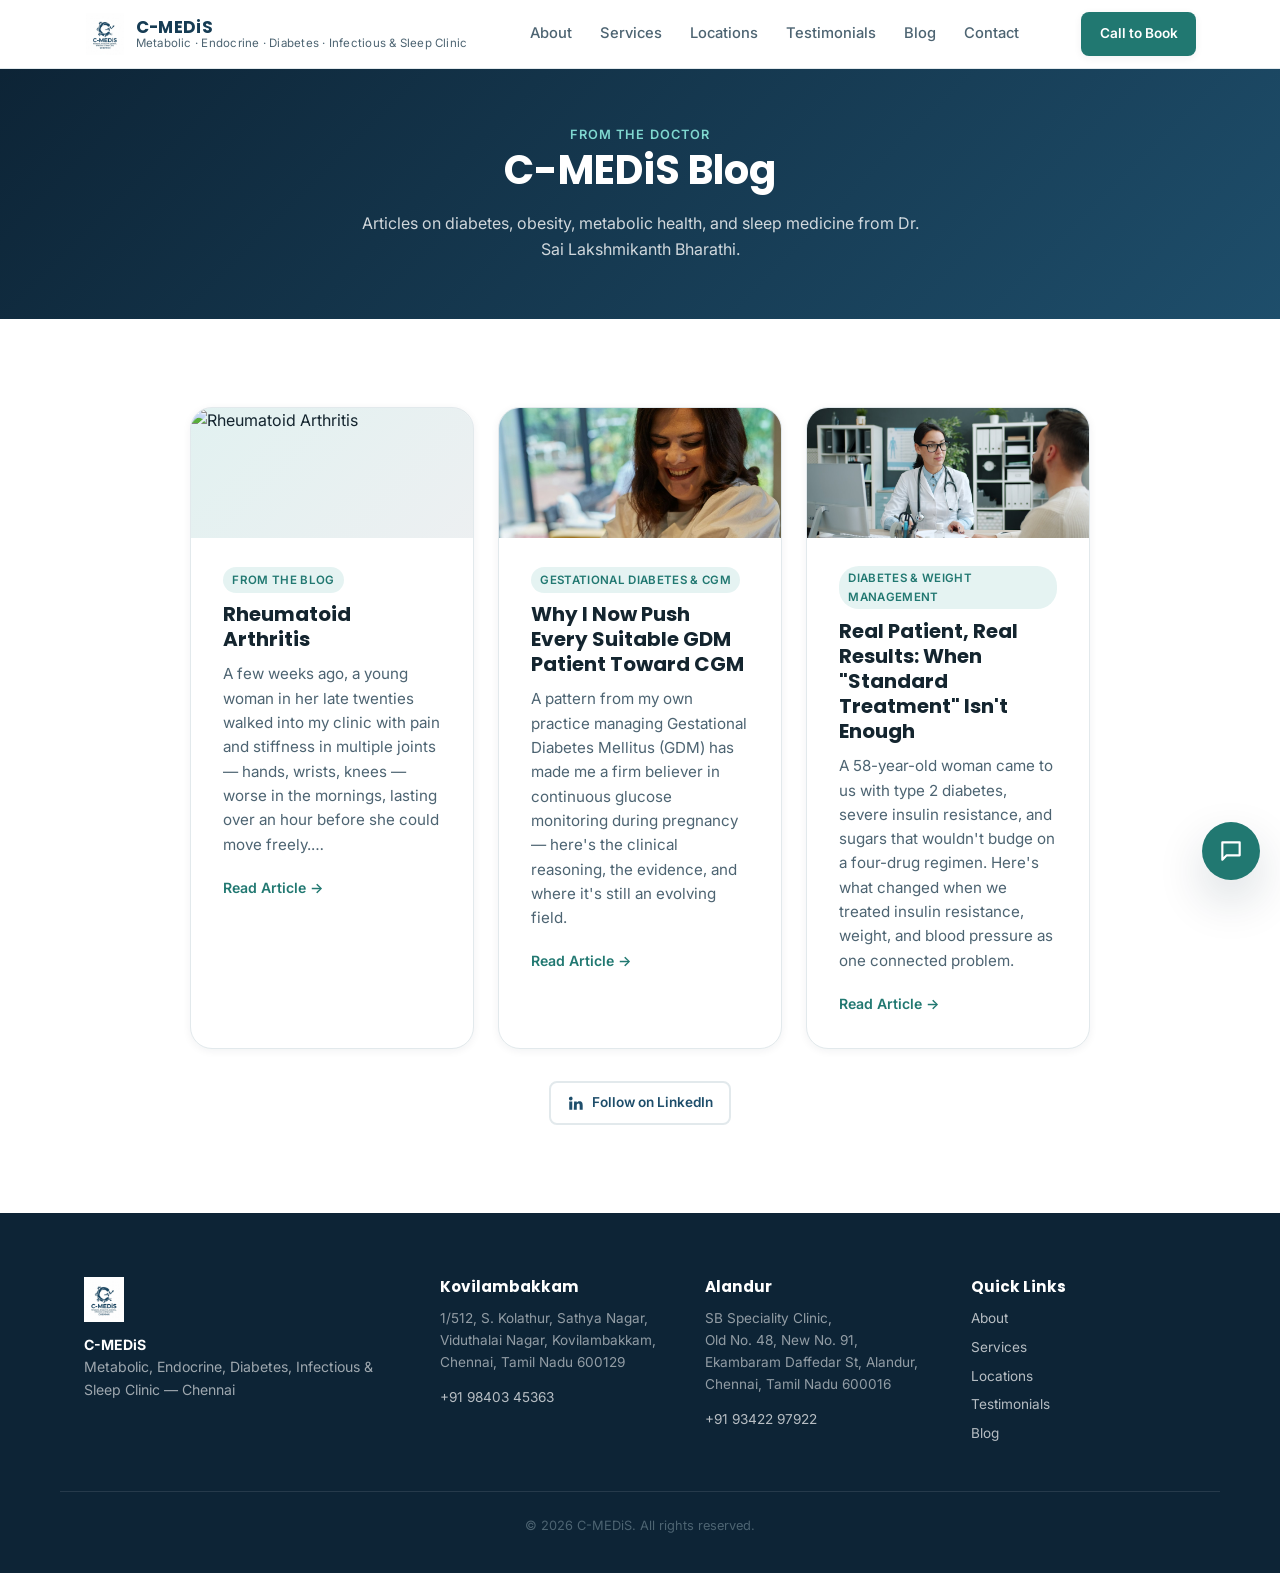
==== blog/index.html @ f0bc8f62 "Replace hand-drawn SVG icons with real photos for Services and article covers" ====
<!DOCTYPE html>
<html lang="en">
<head>
<meta charset="UTF-8">
<meta name="viewport" content="width=device-width, initial-scale=1.0">
<title>Blog | C-MEDiS — Diabetes, Metabolic &amp; Sleep Health Insights</title>
<meta name="description" content="Articles from Dr. Sai Lakshmikanth Bharathi on diabetes, obesity, metabolic health, and sleep medicine — from C-MEDiS, Chennai.">
<link rel="icon" type="image/png" href="../assets/images/favicon-256.png">
<link rel="apple-touch-icon" href="../assets/images/favicon-256.png">
<meta property="og:type" content="website">
<meta property="og:url" content="https://cmedis.co.in/blog/index.html">
<meta property="og:title" content="Blog | C-MEDiS — Diabetes, Metabolic & Sleep Health Insights">
<meta property="og:description" content="Articles from Dr. Sai Lakshmikanth Bharathi on diabetes, obesity, metabolic health, and sleep medicine.">
<meta property="og:image" content="https://cmedis.co.in/assets/images/og-banner.jpg">
<meta name="twitter:card" content="summary_large_image">
<meta name="twitter:title" content="Blog | C-MEDiS — Diabetes, Metabolic & Sleep Health Insights">
<meta name="twitter:image" content="https://cmedis.co.in/assets/images/og-banner.jpg">
<link rel="preconnect" href="https://fonts.googleapis.com">
<link rel="preconnect" href="https://fonts.gstatic.com" crossorigin>
<link href="https://fonts.googleapis.com/css2?family=Poppins:wght@500;600;700&family=Inter:wght@400;500;600&display=swap" rel="stylesheet">
<link rel="stylesheet" href="../css/styles.css">
</head>
<body>

<a href="#main" class="skip-link">Skip to main content</a>

<!-- ============ HEADER ============ -->
<header class="site-header" id="top">
  <div class="container header-inner">
    <a href="../index.html" class="brand">
      <img src="../assets/images/logo.png" alt="C-MEDiS logo" class="brand-logo" onerror="this.style.display='none'">
      <span class="brand-text">
        <strong>C-MEDiS</strong>
        <small>Metabolic · Endocrine · Diabetes · Infectious &amp; Sleep Clinic</small>
      </span>
    </a>

    <nav class="main-nav" id="mainNav">
      <a href="../index.html#about">About</a>
      <a href="../index.html#services">Services</a>
      <a href="../index.html#locations">Locations</a>
      <a href="../index.html#testimonials">Testimonials</a>
      <a href="index.html">Blog</a>
      <a href="../index.html#contact">Contact</a>
    </nav>

    <div class="header-actions">
      <a href="tel:+919840345363" class="btn btn-primary btn-sm">Call to Book</a>
      <button class="nav-toggle" id="navToggle" aria-label="Toggle menu" aria-expanded="false">
        <span></span><span></span><span></span>
      </button>
    </div>
  </div>
</header>

<!-- ============ PAGE HERO ============ -->
<section class="page-hero" id="main">
  <div class="container">
    <p class="eyebrow center">From the Doctor</p>
    <h1>C-MEDiS Blog</h1>
    <p>Articles on diabetes, obesity, metabolic health, and sleep medicine from Dr. Sai Lakshmikanth Bharathi.</p>
  </div>
</section>

<!-- ============ ARTICLES ============ -->
<section class="section">
  <div class="container">

    <!--
      OWNER NOTE: This grid is auto-generated (all posts, newest first) by
      scripts/sync-godaddy-blog.mjs from blog/posts.json. Do not hand-edit
      the content between the markers — it will be overwritten on next sync.
    -->
    <h2 class="sr-only">All Articles</h2>
    <div class="articles-grid articles-grid-wide">
<!-- AUTO-GENERATED-POSTS-START -->
      <div class="article-card">
        <div class="article-cover" aria-hidden="true">
          <img src="https://img1.wsimg.com/isteam/ip/66b4d00a-db44-4e66-9231-28c65bf7ae11/280397.png" alt="Rheumatoid Arthritis">
        </div>
        <div class="article-body">
          <span class="article-tag">From the Blog</span>
          <h3>Rheumatoid Arthritis</h3>
          <p class="article-excerpt">
            A few weeks ago, a young woman in her late twenties walked into my clinic with pain and stiffness in multiple joints — hands, wrists, knees — worse in the mornings, lasting over an hour before she could move freely.…
          </p>
          <div class="article-actions">
            <a href="rheumatoid-arthritis.html" class="article-readmore">Read Article &rarr;</a>
          </div>
        </div>
      </div>

      <div class="article-card">
        <div class="article-cover" aria-hidden="true">
          <img src="/assets/images/service-cgm.jpg" alt="Continuous glucose monitor sensor">
        </div>
        <div class="article-body">
          <span class="article-tag">Gestational Diabetes &amp; CGM</span>
          <h3>Why I Now Push Every Suitable GDM Patient Toward CGM</h3>
          <p class="article-excerpt">
            A pattern from my own practice managing Gestational Diabetes Mellitus (GDM) has made me a firm believer in continuous glucose monitoring during pregnancy — here's the clinical reasoning, the evidence, and where it's still an evolving field.
          </p>
          <div class="article-actions">
            <a href="gdm-continuous-glucose-monitoring.html" class="article-readmore">Read Article &rarr;</a>
          </div>
        </div>
      </div>

      <div class="article-card">
        <div class="article-cover" aria-hidden="true">
          <img src="/assets/images/cover-diabetes-consultation.jpg" alt="Doctor consulting with a patient">
        </div>
        <div class="article-body">
          <span class="article-tag">Diabetes &amp; Weight Management</span>
          <h3>Real Patient, Real Results: When &quot;Standard Treatment&quot; Isn't Enough</h3>
          <p class="article-excerpt">
            A 58-year-old woman came to us with type 2 diabetes, severe insulin resistance, and sugars that wouldn't budge on a four-drug regimen. Here's what changed when we treated insulin resistance, weight, and blood pressure as one connected problem.
          </p>
          <div class="article-actions">
            <a href="real-patient-real-results.html" class="article-readmore">Read Article &rarr;</a>
          </div>
        </div>
      </div>
<!-- AUTO-GENERATED-POSTS-END -->
    </div>

    <div class="location-actions center-actions">
      <a href="https://www.linkedin.com/in/sai-lakshmikanth-297a72a6/" target="_blank" rel="noopener" class="btn btn-ghost btn-sm">
        <svg viewBox="0 0 24 24" class="icon-linkedin" aria-hidden="true"><path d="M4.98 3.5A2.5 2.5 0 1 0 5 8.5a2.5 2.5 0 0 0-.02-5zM3 9.98h4V21H3zM9.5 9.98H13v1.51h.06c.49-.93 1.68-1.9 3.46-1.9 3.7 0 4.38 2.44 4.38 5.6V21h-4v-5.4c0-1.29-.02-2.94-1.79-2.94-1.8 0-2.08 1.4-2.08 2.85V21h-4z"/></svg>
        Follow on LinkedIn
      </a>
    </div>
  </div>
</section>

<!-- ============ CONTACT / FOOTER ============ -->
<footer class="site-footer" id="contact">
  <div class="container footer-inner">
    <div class="footer-brand">
      <img src="../assets/images/logo.png" alt="C-MEDiS logo" class="footer-logo" onerror="this.style.display='none'">
      <p><strong>C-MEDiS</strong><br>Metabolic, Endocrine, Diabetes, Infectious &amp; Sleep Clinic — Chennai</p>
    </div>
    <div class="footer-col">
      <h3>Kovilambakkam</h3>
      <p>1/512, S. Kolathur, Sathya Nagar,<br>Viduthalai Nagar, Kovilambakkam,<br>Chennai, Tamil Nadu 600129</p>
      <a href="tel:+919840345363">+91 98403 45363</a>
    </div>
    <div class="footer-col">
      <h3>Alandur</h3>
      <p>SB Speciality Clinic,<br>Old No. 48, New No. 91,<br>Ekambaram Daffedar St, Alandur,<br>Chennai, Tamil Nadu 600016</p>
      <a href="tel:+919342297922">+91 93422 97922</a>
    </div>
    <div class="footer-col">
      <h3>Quick Links</h3>
      <a href="../index.html#about">About</a>
      <a href="../index.html#services">Services</a>
      <a href="../index.html#locations">Locations</a>
      <a href="../index.html#testimonials">Testimonials</a>
      <a href="index.html">Blog</a>
    </div>
  </div>
  <div class="footer-bottom">
    <p>&copy; <span id="year"></span> C-MEDiS. All rights reserved.</p>
  </div>
</footer>

<!-- ============ CHATBOT WIDGET ============ -->
<div class="chatbot" id="chatbot">
  <button class="chatbot-toggle" id="chatbotToggle" aria-label="Open chat assistant">
    <svg viewBox="0 0 24 24" class="icon-chat"><path d="M4 4h16v12H8l-4 4z"/></svg>
    <svg viewBox="0 0 24 24" class="icon-close"><path d="M6 6l12 12M18 6L6 18"/></svg>
  </button>

  <div class="chatbot-panel" id="chatbotPanel">
    <div class="chatbot-header">
      <strong>C-MEDiS Assistant</strong>
      <span>Ask about services, locations &amp; appointments</span>
    </div>
    <div class="chatbot-messages" id="chatbotMessages"></div>
    <div class="chatbot-suggestions" id="chatbotSuggestions"></div>
    <form class="chatbot-input" id="chatbotForm">
      <input type="text" id="chatbotInput" placeholder="Type your question..." autocomplete="off">
      <button type="submit" aria-label="Send">
        <svg viewBox="0 0 24 24"><path d="M3 12l18-9-6 9 6 9-18-9z"/></svg>
      </button>
    </form>
  </div>
</div>

<script src="../js/script.js"></script>
</body>
</html>
---- css/styles.css ----
/* ============ Design tokens ============ */
:root {
  --navy-900: #0d2436;
  --navy-800: #163c54;
  --navy-700: #1e4e6b;
  --navy-600: #2a648a;
  --teal-500: #2f9e97;
  --teal-600: #217871;
  --teal-700: #1a5f59;
  --bg: #ffffff;
  --bg-muted: #f4f8fa;
  --text-900: #14252f;
  --text-600: #4d6472;
  --text-400: #7c93a0;
  --border: #e2e9ec;

  --radius-sm: 8px;
  --radius-md: 14px;
  --radius-lg: 22px;
  --shadow-sm: 0 2px 8px rgba(13, 36, 54, 0.06);
  --shadow-md: 0 8px 24px rgba(13, 36, 54, 0.10);
  --shadow-lg: 0 20px 48px rgba(13, 36, 54, 0.16);

  --font-head: 'Poppins', system-ui, sans-serif;
  --font-body: 'Inter', system-ui, sans-serif;
}

@media (prefers-color-scheme: dark) {
  :root {
    --bg: #0b1c28;
    --bg-muted: #0f2431;
    --text-900: #eef4f7;
    --text-600: #a9bdc7;
    --text-400: #7c93a0;
    --border: #1c3646;
    /* Lightened so navy-800/700 stays visible as foreground text/icons on dark surfaces
       (used only for backgrounds are hardcoded separately and unaffected). */
    --navy-800: #9fc3de;
    --navy-700: #7fa8c9;
  }
}

* { box-sizing: border-box; }
html { scroll-behavior: smooth; }
body {
  margin: 0;
  font-family: var(--font-body);
  color: var(--text-900);
  background: var(--bg);
  line-height: 1.6;
  -webkit-font-smoothing: antialiased;
}
img { max-width: 100%; display: block; }
a { color: inherit; text-decoration: none; }
h1, h2, h3, h4 { font-family: var(--font-head); color: var(--text-900); margin: 0 0 0.5em; line-height: 1.25; }
p { margin: 0 0 1em; color: var(--text-600); }

.sr-only {
  position: absolute;
  width: 1px; height: 1px;
  padding: 0; margin: -1px;
  overflow: hidden;
  clip: rect(0,0,0,0);
  white-space: nowrap;
  border: 0;
}

.skip-link {
  position: absolute;
  left: -9999px;
  top: 0;
  background: var(--navy-900);
  color: #fff;
  padding: 0.85em 1.4em;
  z-index: 1000;
  border-radius: 0 0 8px 0;
  font-weight: 600;
  font-size: 0.9rem;
}
.skip-link:focus { left: 0; }

a:focus-visible, button:focus-visible, input:focus-visible {
  outline: 2px solid var(--teal-600);
  outline-offset: 2px;
}

@media (prefers-reduced-motion: reduce) {
  html { scroll-behavior: auto; }
  .reveal { opacity: 1 !important; transform: none !important; transition: none !important; }
  .carousel-track { transition: none !important; }
  * { animation-duration: 0.01ms !important; transition-duration: 0.01ms !important; }
}

.container {
  max-width: 1160px;
  margin: 0 auto;
  padding: 0 24px;
}

.eyebrow {
  font-size: 0.8rem;
  font-weight: 600;
  letter-spacing: 0.08em;
  text-transform: uppercase;
  color: var(--teal-600);
  margin-bottom: 0.75em;
}
.center { text-align: center; }
.section-lead { max-width: 560px; margin: 0 auto 2.5rem; text-align: center; }

/* ============ Buttons ============ */
.btn {
  display: inline-flex;
  align-items: center;
  justify-content: center;
  gap: 0.5em;
  padding: 0.85em 1.6em;
  border-radius: var(--radius-sm);
  font-weight: 600;
  font-size: 0.95rem;
  border: 2px solid transparent;
  cursor: pointer;
  transition: transform 0.15s ease, box-shadow 0.15s ease, background 0.15s ease;
  white-space: nowrap;
}
.btn:hover { transform: translateY(-2px); }
.btn-primary { background: var(--teal-600); color: #fff; box-shadow: var(--shadow-sm); }
.btn-primary:hover { background: var(--teal-700); box-shadow: var(--shadow-md); }
.btn-outline { border-color: rgba(255,255,255,0.6); color: #fff; }
.btn-outline:hover { background: rgba(255,255,255,0.12); }
.btn-ghost { border-color: var(--border); color: var(--navy-700); background: transparent; }
.btn-ghost:hover { border-color: var(--teal-600); color: var(--teal-600); }
.btn-sm { padding: 0.6em 1.2em; font-size: 0.85rem; min-height: 44px; }

/* ============ Header ============ */
.site-header {
  position: sticky;
  top: 0;
  z-index: 100;
  background: rgba(255,255,255,0.9);
  backdrop-filter: blur(10px);
  border-bottom: 1px solid var(--border);
}
@media (prefers-color-scheme: dark) {
  .site-header { background: rgba(11,28,40,0.85); }
}
.header-inner {
  display: flex;
  align-items: center;
  justify-content: space-between;
  padding: 12px 24px;
  gap: 1rem;
}
.brand { display: flex; align-items: center; gap: 0.6rem; }
.brand-logo { width: 42px; height: 42px; object-fit: contain; }
.brand-text { display: flex; flex-direction: column; line-height: 1.15; }
.brand-text strong { font-family: var(--font-head); font-size: 1.05rem; color: var(--navy-800); letter-spacing: 0.02em; }
.brand-text small { font-size: 0.72rem; color: var(--text-600); letter-spacing: 0.02em; }

.main-nav { display: flex; gap: 1.75rem; }
.main-nav a { font-weight: 500; font-size: 0.92rem; color: var(--text-600); transition: color 0.15s; }
.main-nav a:hover { color: var(--teal-600); }

.header-actions { display: flex; align-items: center; gap: 0.75rem; }
.nav-toggle {
  display: none;
  flex-direction: column;
  justify-content: center;
  align-items: center;
  gap: 5px;
  width: 44px;
  height: 44px;
  background: none;
  border: none;
  cursor: pointer;
  padding: 0;
}
.nav-toggle span { width: 22px; height: 2px; background: var(--navy-800); border-radius: 2px; }

/* ============ Hero ============ */
.hero {
  background: linear-gradient(135deg, #0d2436, #1e4e6b);
  color: #fff;
  padding: 5rem 0 5.5rem;
}
.hero-inner {
  display: grid;
  grid-template-columns: 1.1fr 0.9fr;
  align-items: center;
  gap: 3rem;
}
.hero .eyebrow { color: #7fd7cf; }
.hero h1 { font-size: clamp(2rem, 4vw, 2.9rem); color: #fff; }
.hero-sub { color: rgba(255,255,255,0.82); font-size: 1.05rem; max-width: 46ch; }
.hero-sub strong { color: #fff; }
.hero-cta { display: flex; flex-wrap: wrap; gap: 1rem; margin: 1.75rem 0 1.5rem; }
.hero-trust { list-style: none; padding: 0; margin: 0; display: flex; flex-wrap: wrap; gap: 1.25rem; }
.hero-trust li {
  font-size: 0.8rem;
  color: rgba(255,255,255,0.75);
  padding-left: 1.2em;
  position: relative;
}
.hero-trust li::before {
  content: "✓";
  position: absolute;
  left: 0;
  color: #7fd7cf;
  font-weight: 700;
}
.hero-media {
  border-radius: var(--radius-lg);
  overflow: hidden;
  box-shadow: var(--shadow-lg);
  aspect-ratio: 4/5;
  background: rgba(255,255,255,0.06);
}
.hero-media img { width: 100%; height: 100%; object-fit: cover; }
.hero-media.img-fallback, .hero-inner .img-fallback {
  display: flex; align-items: center; justify-content: center;
}
.about-media { aspect-ratio: 4/5; border-radius: var(--radius-lg); overflow: hidden; }
.about-media.img-fallback {
  display: flex; align-items: center; justify-content: center;
  background: var(--bg-muted);
  box-shadow: var(--shadow-md);
}
.hero-media.img-fallback::after, .about-media.img-fallback::after {
  content: "C-MEDiS";
  font-family: var(--font-head);
  font-weight: 600;
  color: rgba(255,255,255,0.3);
  font-size: 1.4rem;
}
.about-media.img-fallback::after { color: var(--text-400); }

/* ============ Sections ============ */
.section { padding: 5.5rem 0; }
.section-muted { background: var(--bg-muted); }
.section h2 { font-size: clamp(1.6rem, 3vw, 2.2rem); }

/* About */
.about-inner {
  display: grid;
  grid-template-columns: 0.8fr 1.2fr;
  gap: 3.5rem;
  align-items: center;
}
.about-media img {
  border-radius: var(--radius-lg);
  box-shadow: var(--shadow-md);
  aspect-ratio: 4/5;
  object-fit: cover;
  width: 100%;
}
.cred-grid {
  display: grid;
  grid-template-columns: repeat(2, 1fr);
  gap: 1rem;
  margin-top: 1.75rem;
}
.cred-card {
  background: var(--bg-muted);
  border: 1px solid var(--border);
  border-radius: var(--radius-md);
  padding: 1.1rem 1.2rem;
}
.cred-badge {
  display: inline-block;
  font-family: var(--font-head);
  font-weight: 600;
  font-size: 0.8rem;
  color: var(--teal-600);
  background: rgba(47,158,151,0.12);
  padding: 0.25em 0.7em;
  border-radius: 20px;
  margin-bottom: 0.5em;
}
.cred-card p { margin: 0; font-size: 0.88rem; color: var(--text-600); }

/* Services */
.services-grid {
  display: grid;
  grid-template-columns: repeat(auto-fit, minmax(240px, 1fr));
  gap: 1.5rem;
}
.service-card {
  background: var(--bg);
  border: 1px solid var(--border);
  border-radius: var(--radius-md);
  overflow: hidden;
  transition: transform 0.2s ease, box-shadow 0.2s ease;
}
.service-card:hover { transform: translateY(-4px); box-shadow: var(--shadow-md); }
.service-photo { height: 150px; overflow: hidden; background: var(--bg-muted); }
.service-photo img { width: 100%; height: 100%; object-fit: cover; object-position: center; }
.service-body { padding: 1.5rem 1.75rem 1.75rem; }
.service-card h3 { font-size: 1.05rem; margin-bottom: 0.4em; }
.service-card p { font-size: 0.9rem; margin: 0; }

/* Locations */
.locations-grid {
  display: grid;
  grid-template-columns: repeat(auto-fit, minmax(320px, 1fr));
  gap: 1.5rem;
}
.location-card {
  background: var(--bg);
  border: 1px solid var(--border);
  border-radius: var(--radius-md);
  padding: 2rem;
  box-shadow: var(--shadow-sm);
}
.location-card h3 { font-size: 1.2rem; }
.location-card h3 span { color: var(--text-600); font-weight: 400; font-size: 0.9rem; }
.location-address { font-size: 0.92rem; }
.location-phone a { font-family: var(--font-head); font-weight: 600; font-size: 1.15rem; color: var(--teal-600); }
@media (prefers-color-scheme: dark) {
  .location-phone a { color: #7fd7cf; }
}
.location-actions { display: flex; flex-wrap: wrap; gap: 0.75rem; margin-top: 1.25rem; }
.location-actions.center-actions { justify-content: center; }

/* Testimonials */
.testimonial-carousel {
  position: relative;
  max-width: 640px;
  margin: 0 auto;
  display: flex;
  align-items: center;
  gap: 1rem;
}
.carousel-viewport { flex: 1; overflow: hidden; }
.carousel-track {
  display: flex;
  transition: transform 0.4s ease;
}
.carousel-track .testimonial-card {
  min-width: 100%;
  box-sizing: border-box;
}
.testimonial-card {
  background: var(--bg);
  border: 1px solid var(--border);
  border-radius: var(--radius-md);
  padding: 2rem;
  box-shadow: var(--shadow-sm);
  min-height: 220px;
}
.testimonial-card p { font-size: 0.95rem; font-style: italic; }
.testimonial-author { font-size: 0.85rem; font-weight: 600; color: var(--navy-700); }

.carousel-arrow {
  flex-shrink: 0;
  width: 44px; height: 44px;
  border-radius: 50%;
  border: 1px solid var(--border);
  background: var(--bg);
  box-shadow: var(--shadow-sm);
  cursor: pointer;
  display: flex; align-items: center; justify-content: center;
  transition: background 0.15s ease, border-color 0.15s ease;
}
.carousel-arrow:hover { background: var(--teal-600); border-color: var(--teal-600); }
.carousel-arrow:hover svg { stroke: #fff; }
.carousel-arrow svg { width: 18px; height: 18px; fill: none; stroke: var(--navy-700); stroke-width: 2.4; stroke-linecap: round; stroke-linejoin: round; }

.carousel-dots {
  display: flex;
  justify-content: center;
  gap: 0.5rem;
  margin: 1.5rem 0 2.5rem;
}
.carousel-dot {
  width: 8px; height: 8px;
  border-radius: 50%;
  border: none;
  background: var(--border);
  padding: 0;
  cursor: pointer;
  transition: all 0.2s ease;
}
.carousel-dot.is-active { background: var(--teal-500); width: 22px; border-radius: 4px; }

.testimonials-more { justify-content: center; }

@media (max-width: 640px) {
  .testimonial-carousel { max-width: 100%; }
  .testimonial-card { padding: 1.5rem; min-height: 260px; }
}

/* Insights / Articles */
.articles-grid {
  display: grid;
  grid-template-columns: repeat(auto-fit, minmax(280px, 1fr));
  gap: 1.5rem;
  margin-bottom: 2rem;
}
.articles-grid.articles-grid-wide { max-width: 900px; margin-left: auto; margin-right: auto; }
.article-card {
  background: var(--bg);
  border: 1px solid var(--border);
  border-radius: var(--radius-lg);
  overflow: hidden;
  box-shadow: var(--shadow-sm);
}
.article-cover {
  height: 130px;
  display: flex;
  align-items: center;
  justify-content: center;
  background: linear-gradient(135deg, rgba(47,158,151,0.14), rgba(22,60,84,0.08));
}
.article-cover svg {
  width: 56px; height: 56px;
  fill: none;
  stroke: var(--teal-600);
  stroke-width: 2.2;
  stroke-linecap: round;
  stroke-linejoin: round;
}
.article-cover img { width: 100%; height: 100%; object-fit: cover; object-position: top center; }
.post-article .article-cover { height: 320px; }
.article-body { padding: 1.75rem 2rem 2rem; }
.article-tag {
  display: inline-block;
  font-size: 0.72rem;
  font-weight: 600;
  letter-spacing: 0.03em;
  text-transform: uppercase;
  color: var(--teal-600);
  background: rgba(47,158,151,0.12);
  padding: 0.3em 0.8em;
  border-radius: 20px;
  margin-bottom: 0.85em;
}
.article-card h3 { font-size: 1.25rem; margin-bottom: 0.5em; }
.article-excerpt { font-size: 0.95rem; }

.article-full { margin-top: 1rem; }
.article-full p { font-size: 0.92rem; }
.article-full h2 { font-size: 0.95rem; margin: 1.4em 0 0.5em; color: var(--navy-800); }

.check-list { list-style: none; padding: 0; margin: 0 0 1.2em; }
.check-list li {
  position: relative;
  padding-left: 1.6em;
  font-size: 0.92rem;
  color: var(--text-600);
  margin-bottom: 0.5em;
}
.check-list li::before {
  content: "";
  position: absolute;
  left: 0; top: 0.35em;
  width: 16px; height: 16px;
  border-radius: 50%;
  background: var(--teal-500);
}
.check-list li::after {
  content: "";
  position: absolute;
  left: 4px; top: 0.62em;
  width: 8px; height: 4px;
  border-left: 2px solid #fff;
  border-bottom: 2px solid #fff;
  transform: rotate(-45deg);
}

.article-disclaimer {
  font-size: 0.85rem;
  color: var(--text-600);
  background: var(--bg-muted);
  border-left: 3px solid var(--teal-500);
  border-radius: 6px;
  padding: 0.9em 1.1em;
  margin: 1.2em 0;
}
.article-signature {
  font-size: 0.85rem;
  color: var(--text-600);
  margin-top: 1.5em;
  padding-top: 1.2em;
  border-top: 1px solid var(--border);
}
.article-tags {
  display: flex;
  flex-wrap: wrap;
  gap: 0.5rem;
  margin-top: 1.2em;
}
.article-tags span {
  font-size: 0.75rem;
  color: var(--teal-600);
  background: rgba(47,158,151,0.1);
  padding: 0.3em 0.7em;
  border-radius: 20px;
}

.article-actions {
  display: flex;
  align-items: center;
  justify-content: space-between;
  flex-wrap: wrap;
  gap: 1rem;
  margin-top: 1.25rem;
}
.article-link { font-size: 0.85rem; font-weight: 600; color: var(--teal-600); }
.article-readmore {
  display: inline-flex;
  align-items: center;
  gap: 0.4em;
  font-family: var(--font-body);
  font-weight: 600;
  font-size: 0.88rem;
  color: var(--teal-600);
}
.article-readmore:hover { color: var(--teal-700); }

/* Blog / article page chrome */
.page-hero {
  background: linear-gradient(135deg, #0d2436, #1e4e6b);
  color: #fff;
  padding: 3.5rem 0;
  text-align: center;
}
.page-hero .eyebrow { color: #7fd7cf; }
.page-hero h1 { color: #fff; font-size: clamp(1.8rem, 3.5vw, 2.5rem); margin-bottom: 0.4em; }
.page-hero p { color: rgba(255,255,255,0.8); max-width: 560px; margin: 0 auto; }

.breadcrumb {
  display: inline-flex;
  align-items: center;
  gap: 0.4em;
  font-size: 0.85rem;
  font-weight: 600;
  color: var(--teal-600);
  margin-bottom: 1.5rem;
}
.breadcrumb:hover { color: var(--teal-700); }

.post-article {
  max-width: 720px;
  margin: 0 auto;
}
.post-article .article-tag { margin-bottom: 1em; }
.post-article h1 { font-size: clamp(1.6rem, 3vw, 2.1rem); margin-bottom: 0.6em; }
.post-meta {
  font-size: 0.85rem;
  color: var(--text-400);
  margin-bottom: 2rem;
}

.articles-empty {
  max-width: 520px;
  margin: 0 auto 2rem;
  text-align: center;
  background: var(--bg-muted);
  border: 1px dashed var(--border);
  border-radius: var(--radius-md);
  padding: 2rem;
}
.articles-empty p { margin: 0; }

.icon-linkedin { width: 18px; height: 18px; fill: currentColor; }

/* ============ Footer ============ */
.site-footer {
  background: var(--navy-900);
  color: rgba(255,255,255,0.75);
  padding: 4rem 0 0;
}
.footer-inner {
  display: grid;
  grid-template-columns: 1.4fr 1fr 1fr 1fr;
  gap: 2.5rem;
  padding-bottom: 2.5rem;
  border-bottom: 1px solid rgba(255,255,255,0.1);
}
.footer-logo { width: 40px; margin-bottom: 0.75rem; }
.footer-brand p { color: rgba(255,255,255,0.6); font-size: 0.88rem; }
.footer-brand strong { color: #fff; }
.footer-col h3 { color: #fff; font-size: 0.95rem; margin-bottom: 0.85em; }
.footer-col p { font-size: 0.85rem; color: rgba(255,255,255,0.55); }
.footer-col a { display: block; font-size: 0.85rem; color: rgba(255,255,255,0.7); margin-bottom: 0.5em; }
.footer-col a:hover { color: var(--teal-500); }
.footer-bottom { text-align: center; padding: 1.5rem 0; font-size: 0.8rem; color: rgba(255,255,255,0.6); }

/* ============ Reveal animation ============ */
.reveal { opacity: 0; transform: translateY(16px); transition: opacity 0.6s ease, transform 0.6s ease; }
.reveal.is-visible { opacity: 1; transform: translateY(0); }

/* ============ Chatbot ============ */
.chatbot { position: fixed; right: 20px; bottom: 20px; z-index: 200; }
.chatbot-toggle {
  width: 58px; height: 58px;
  border-radius: 50%;
  background: var(--teal-600);
  border: none;
  box-shadow: var(--shadow-lg);
  cursor: pointer;
  display: flex; align-items: center; justify-content: center;
  transition: background 0.15s ease, transform 0.15s ease;
}
.chatbot-toggle:hover { background: var(--teal-700); transform: scale(1.05); }
.chatbot-toggle svg { width: 26px; height: 26px; fill: none; stroke: #fff; stroke-width: 2; stroke-linecap: round; stroke-linejoin: round; }
.chatbot-toggle .icon-close { display: none; }
.chatbot.is-open .chatbot-toggle .icon-chat { display: none; }
.chatbot.is-open .chatbot-toggle .icon-close { display: block; }

.chatbot-panel {
  position: absolute;
  bottom: 74px;
  right: 0;
  width: 340px;
  max-width: calc(100vw - 40px);
  height: 460px;
  max-height: calc(100vh - 140px);
  background: var(--bg);
  border-radius: var(--radius-lg);
  box-shadow: var(--shadow-lg);
  border: 1px solid var(--border);
  display: flex;
  flex-direction: column;
  overflow: hidden;
  opacity: 0;
  transform: translateY(12px) scale(0.98);
  pointer-events: none;
  transition: opacity 0.2s ease, transform 0.2s ease;
}
.chatbot.is-open .chatbot-panel { opacity: 1; transform: translateY(0) scale(1); pointer-events: auto; }

.chatbot-header {
  background: linear-gradient(135deg, #0d2436, #1e4e6b);
  color: #fff;
  padding: 1rem 1.25rem;
  display: flex;
  flex-direction: column;
  gap: 2px;
}
.chatbot-header strong { font-family: var(--font-head); font-size: 0.95rem; }
.chatbot-header span { font-size: 0.72rem; color: rgba(255,255,255,0.7); }

.chatbot-messages {
  flex: 1;
  overflow-y: auto;
  padding: 1rem 1.1rem;
  display: flex;
  flex-direction: column;
  gap: 0.6rem;
}
.msg { max-width: 82%; padding: 0.6em 0.85em; border-radius: 12px; font-size: 0.85rem; line-height: 1.45; }
.msg-bot { background: var(--bg-muted); color: var(--text-900); align-self: flex-start; border-bottom-left-radius: 4px; }
.msg-user { background: var(--teal-600); color: #fff; align-self: flex-end; border-bottom-right-radius: 4px; }
.msg a { color: var(--teal-600); font-weight: 600; text-decoration: underline; }
.msg-bot a { color: var(--teal-600); }

.chatbot-suggestions {
  display: flex;
  flex-wrap: wrap;
  gap: 0.4rem;
  padding: 0 1.1rem 0.75rem;
}
.chip {
  font-size: 0.72rem;
  padding: 0.55em 0.85em;
  border-radius: 20px;
  border: 1px solid var(--border);
  background: var(--bg);
  color: var(--text-600);
  cursor: pointer;
  transition: background 0.15s ease, color 0.15s ease;
}
.chip:hover { background: var(--teal-600); color: #fff; border-color: var(--teal-600); }

.chatbot-input {
  display: flex;
  gap: 0.5rem;
  padding: 0.75rem;
  border-top: 1px solid var(--border);
}
.chatbot-input input {
  flex: 1;
  border: 1px solid var(--border);
  border-radius: 20px;
  padding: 0.6em 1em;
  font-size: 0.85rem;
  font-family: var(--font-body);
  background: var(--bg);
  color: var(--text-900);
}
.chatbot-input input:focus { outline: 2px solid var(--teal-600); outline-offset: 1px; }
.chatbot-input button {
  width: 44px; height: 44px;
  border-radius: 50%;
  border: none;
  background: var(--teal-600);
  cursor: pointer;
  display: flex; align-items: center; justify-content: center;
  flex-shrink: 0;
}
.chatbot-input button svg { width: 17px; height: 17px; fill: var(--teal-600); stroke: #fff; }
.chatbot-input button:hover { background: var(--teal-700); }

/* ============ Responsive ============ */
@media (max-width: 900px) {
  .hero-inner, .about-inner { grid-template-columns: 1fr; }
  .hero-media { order: -1; max-width: 320px; margin: 0 auto; }
  .about-media { max-width: 320px; margin: 0 auto; }
  .footer-inner { grid-template-columns: repeat(2, 1fr); }
}
@media (max-width: 720px) {
  .main-nav {
    position: fixed;
    top: 66px; left: 0; right: 0;
    background: var(--bg);
    flex-direction: column;
    padding: 1.25rem 24px;
    gap: 1rem;
    border-bottom: 1px solid var(--border);
    transform: translateY(-140%);
    transition: transform 0.25s ease;
  }
  .main-nav.is-open { transform: translateY(0); }
  .nav-toggle { display: flex; }
  .header-actions .btn-sm { display: none; }
  .footer-inner { grid-template-columns: 1fr; }
  .chatbot-panel { width: calc(100vw - 32px); right: -4px; }
}
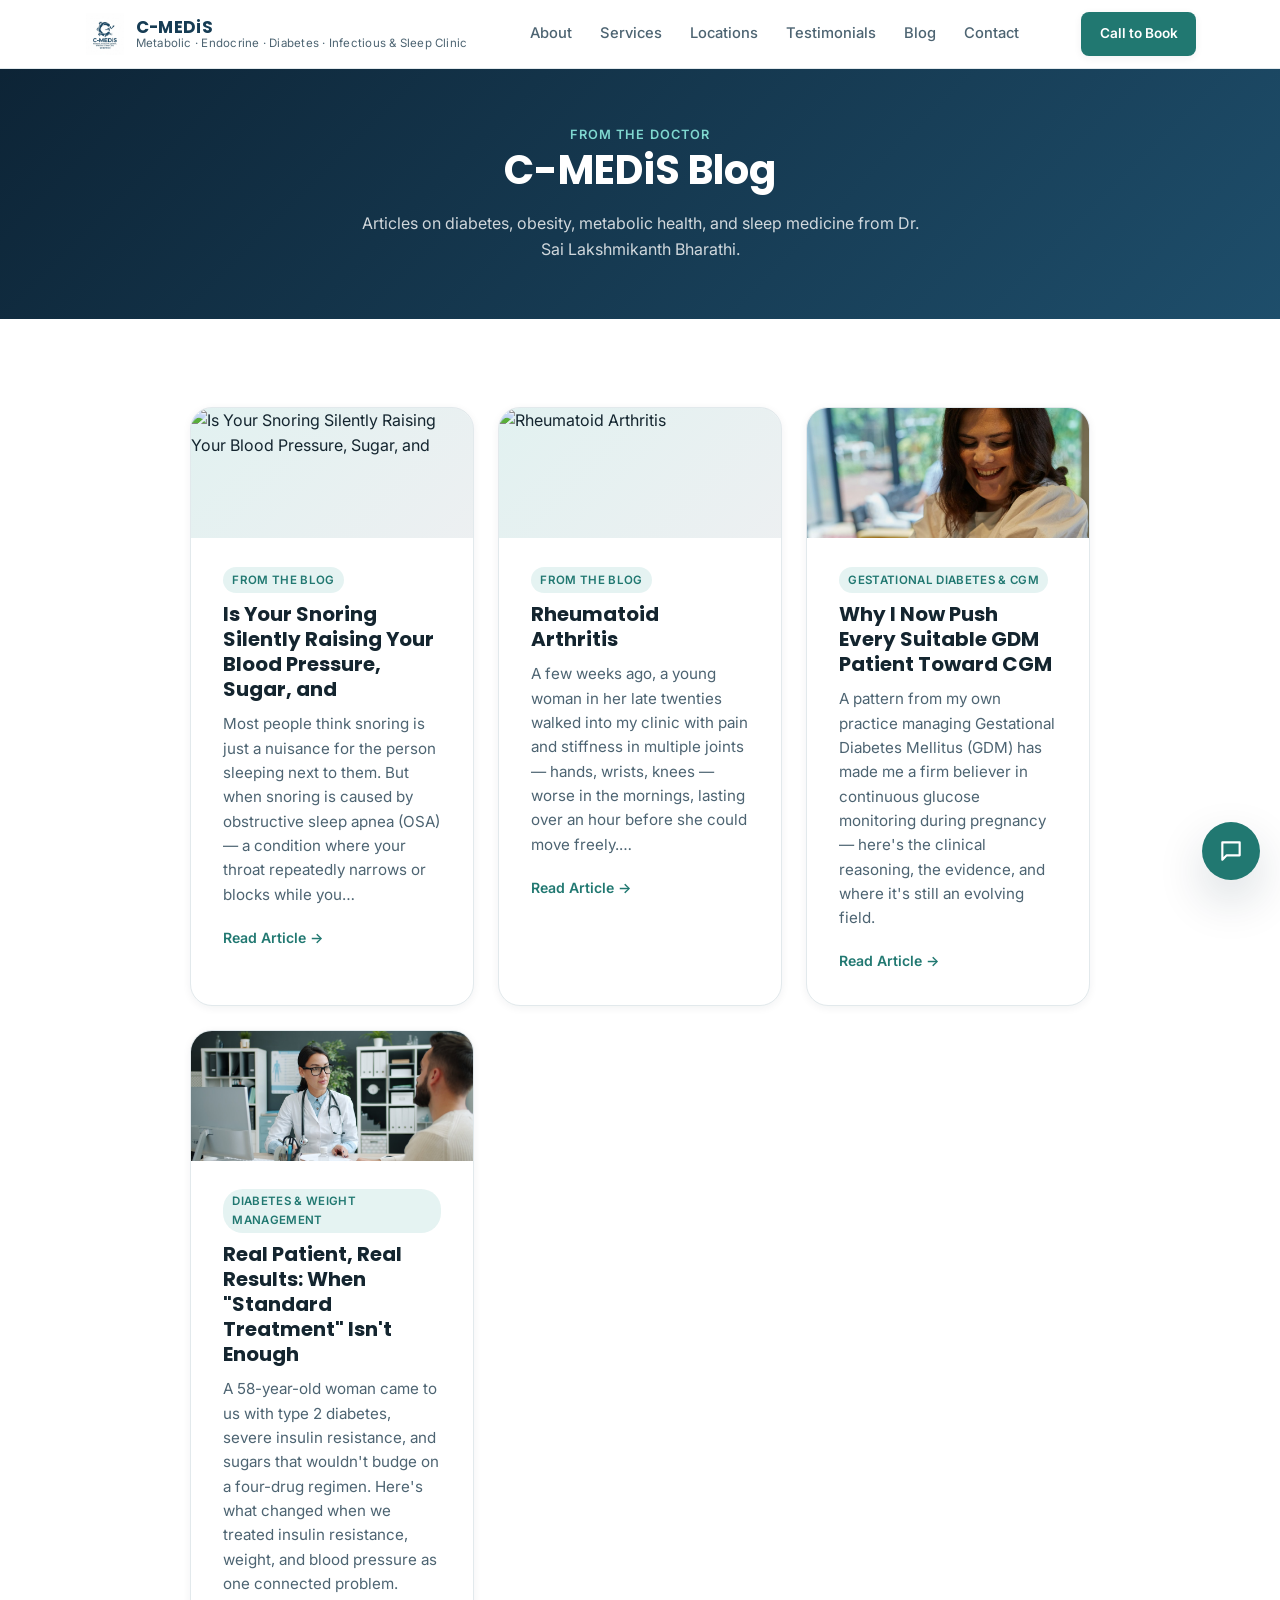
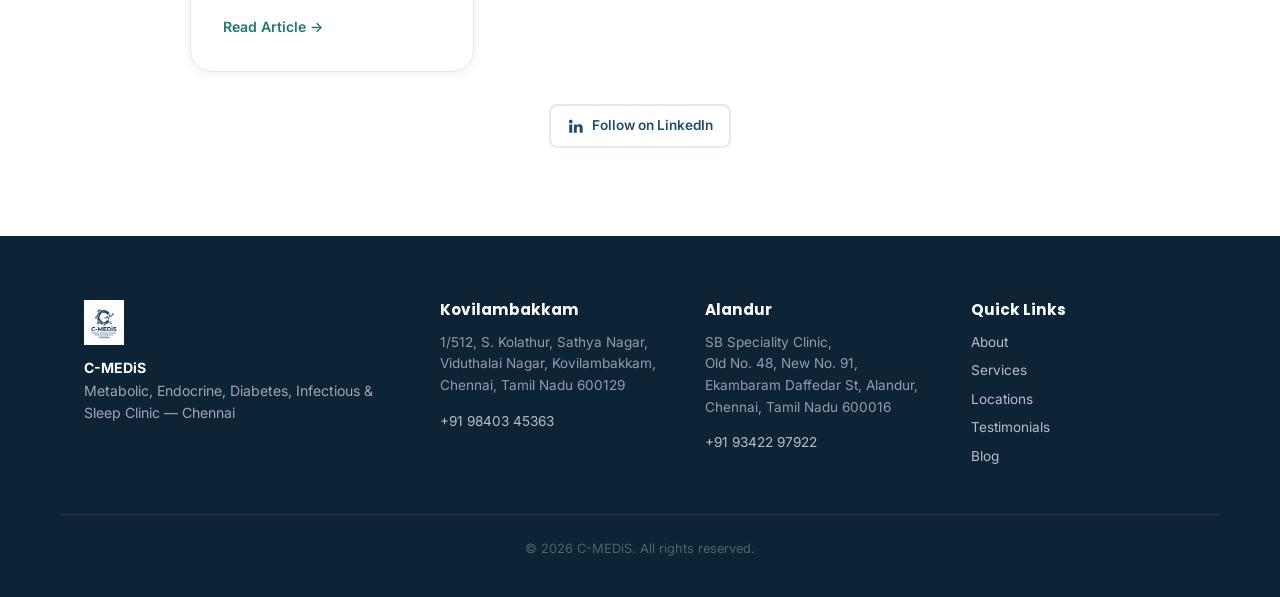
==== commit d58096f6: "Auto-sync: new post(s) from GoDaddy blog" ====
--- a/blog/index.html
+++ b/blog/index.html
@@ -76,6 +76,22 @@
 <!-- AUTO-GENERATED-POSTS-START -->
       <div class="article-card">
         <div class="article-cover" aria-hidden="true">
+          <img src="https://img1.wsimg.com/isteam/ip/66b4d00a-db44-4e66-9231-28c65bf7ae11/280890.png" alt="Is Your Snoring Silently Raising Your Blood Pressure, Sugar, and">
+        </div>
+        <div class="article-body">
+          <span class="article-tag">From the Blog</span>
+          <h3>Is Your Snoring Silently Raising Your Blood Pressure, Sugar, and</h3>
+          <p class="article-excerpt">
+            Most people think snoring is just a nuisance for the person sleeping next to them. But when snoring is caused by obstructive sleep apnea (OSA) — a condition where your throat repeatedly narrows or blocks while you…
+          </p>
+          <div class="article-actions">
+            <a href="is-your-snoring-silently-raising-your-blood-pressure-sugar-and.html" class="article-readmore">Read Article &rarr;</a>
+          </div>
+        </div>
+      </div>
+
+      <div class="article-card">
+        <div class="article-cover" aria-hidden="true">
           <img src="https://img1.wsimg.com/isteam/ip/66b4d00a-db44-4e66-9231-28c65bf7ae11/280397.png" alt="Rheumatoid Arthritis">
         </div>
         <div class="article-body">
@@ -92,7 +108,7 @@
 
       <div class="article-card">
         <div class="article-cover" aria-hidden="true">
-          <img src="/assets/images/service-cgm.jpg" alt="Continuous glucose monitor sensor">
+          <img src="/assets/images/service-cgm.jpg" alt="Why I Now Push Every Suitable GDM Patient Toward CGM">
         </div>
         <div class="article-body">
           <span class="article-tag">Gestational Diabetes &amp; CGM</span>
@@ -108,7 +124,7 @@
 
       <div class="article-card">
         <div class="article-cover" aria-hidden="true">
-          <img src="/assets/images/cover-diabetes-consultation.jpg" alt="Doctor consulting with a patient">
+          <img src="/assets/images/cover-diabetes-consultation.jpg" alt="Real Patient, Real Results: When &quot;Standard Treatment&quot; Isn't Enough">
         </div>
         <div class="article-body">
           <span class="article-tag">Diabetes &amp; Weight Management</span>
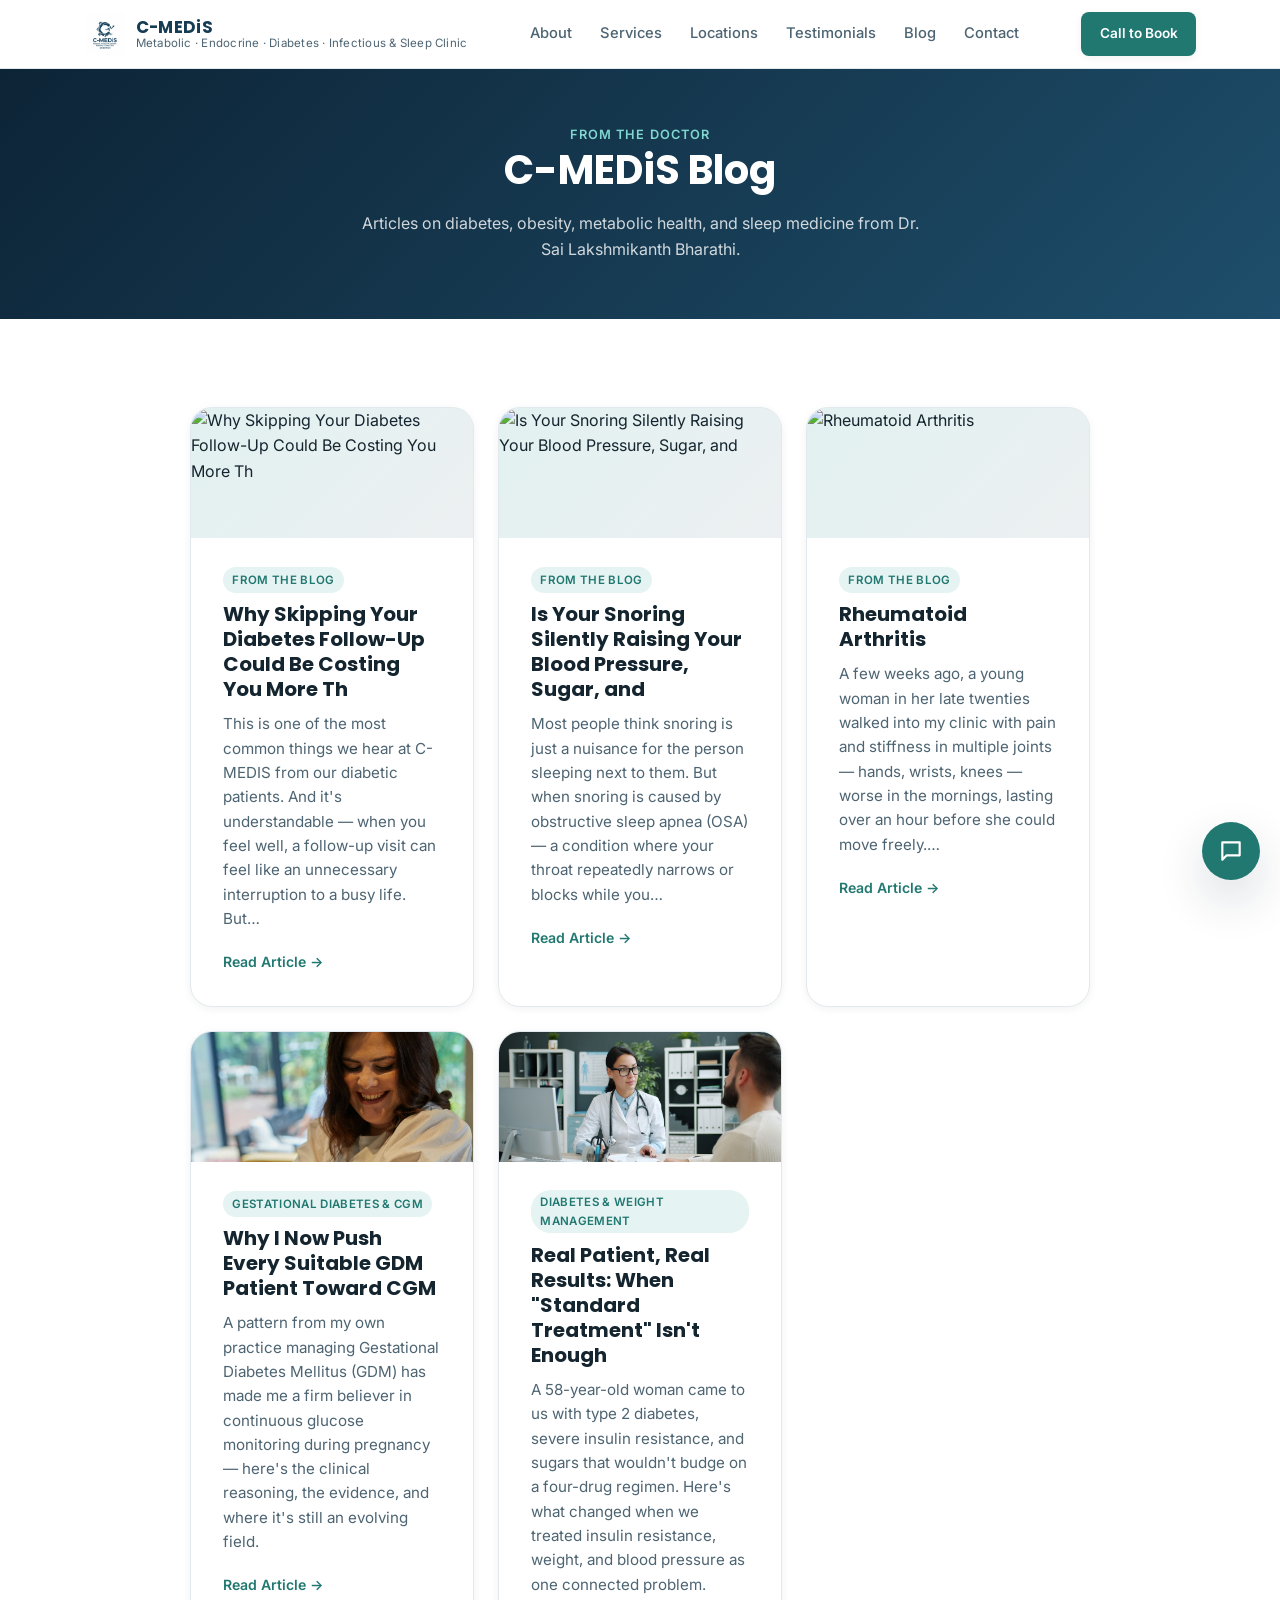
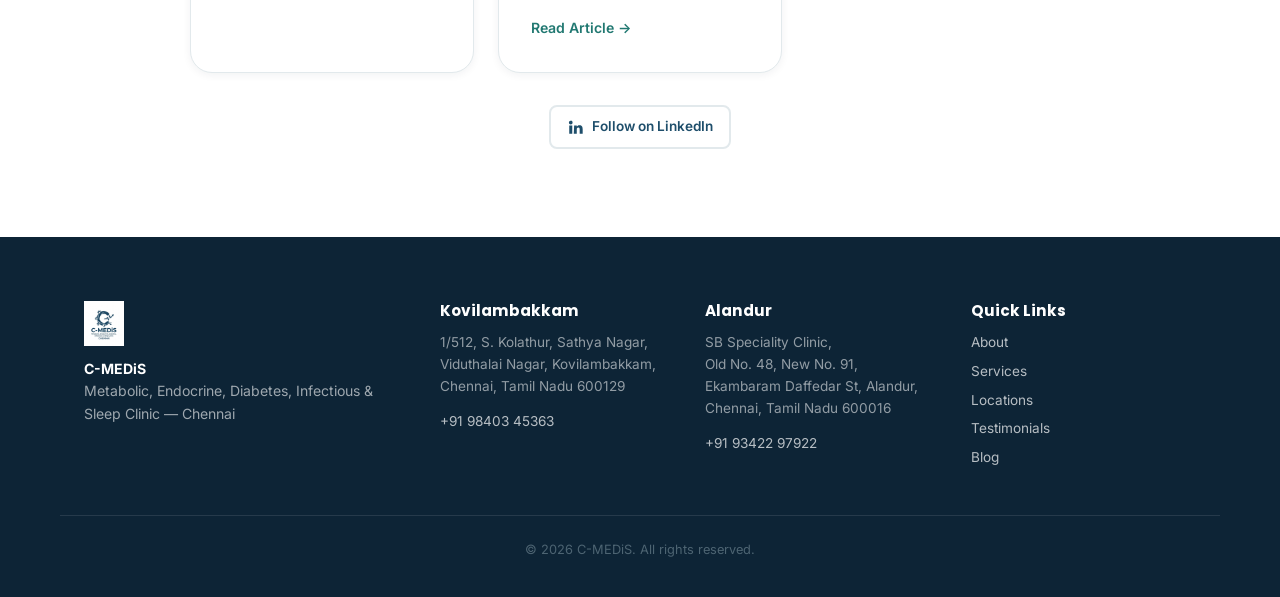
==== commit c68a94b8: "Auto-sync: new post(s) from GoDaddy blog" ====
--- a/blog/index.html
+++ b/blog/index.html
@@ -76,6 +76,22 @@
 <!-- AUTO-GENERATED-POSTS-START -->
       <div class="article-card">
         <div class="article-cover" aria-hidden="true">
+          <img src="https://img1.wsimg.com/isteam/ip/66b4d00a-db44-4e66-9231-28c65bf7ae11/292290.png" alt="Why Skipping Your Diabetes Follow-Up Could Be Costing You More Th">
+        </div>
+        <div class="article-body">
+          <span class="article-tag">From the Blog</span>
+          <h3>Why Skipping Your Diabetes Follow-Up Could Be Costing You More Th</h3>
+          <p class="article-excerpt">
+            This is one of the most common things we hear at C-MEDIS from our diabetic patients. And it's understandable — when you feel well, a follow-up visit can feel like an unnecessary interruption to a busy life. But…
+          </p>
+          <div class="article-actions">
+            <a href="why-skipping-your-diabetes-follow-up-could-be-costing-you-more-th.html" class="article-readmore">Read Article &rarr;</a>
+          </div>
+        </div>
+      </div>
+
+      <div class="article-card">
+        <div class="article-cover" aria-hidden="true">
           <img src="https://img1.wsimg.com/isteam/ip/66b4d00a-db44-4e66-9231-28c65bf7ae11/280890.png" alt="Is Your Snoring Silently Raising Your Blood Pressure, Sugar, and">
         </div>
         <div class="article-body">
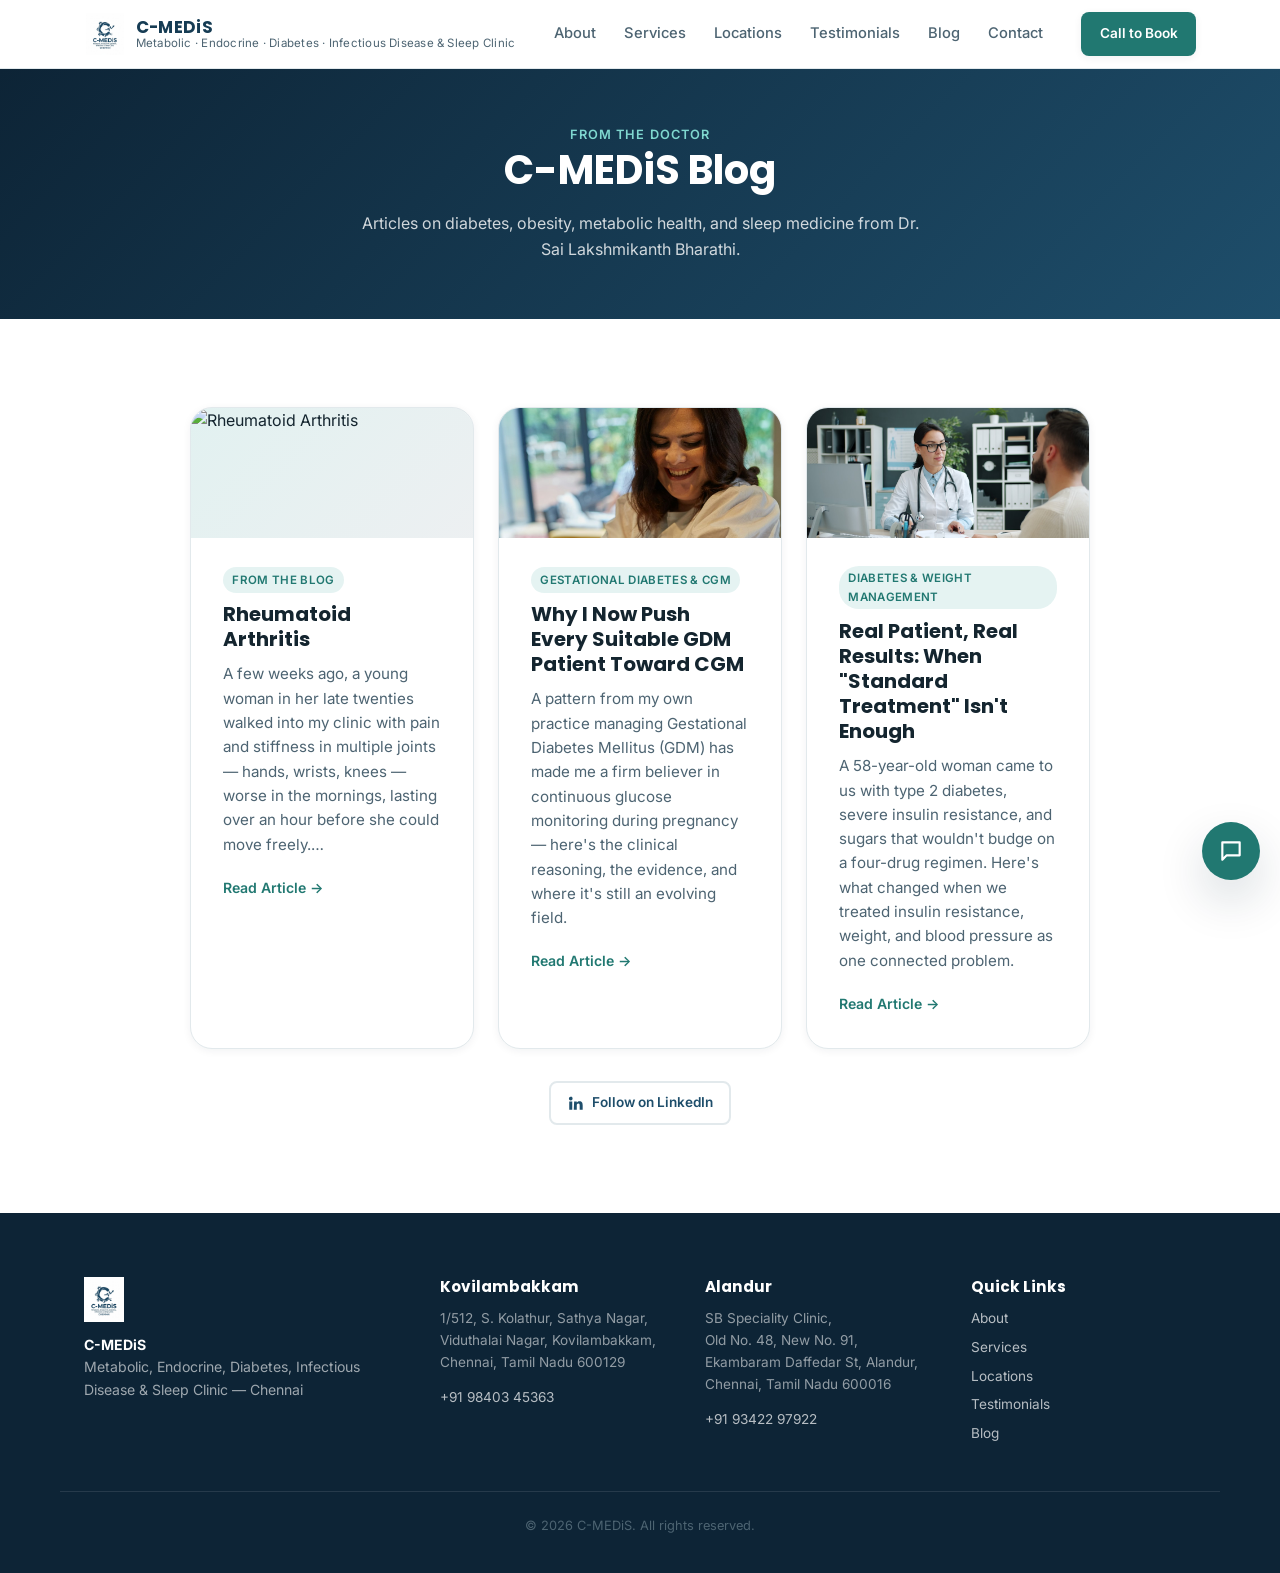
==== commit 1d5db123: "Fix clinic tagline: Infectious -> Infectious Disease" ====
--- a/blog/index.html
+++ b/blog/index.html
@@ -31,7 +31,7 @@
       <img src="../assets/images/logo.png" alt="C-MEDiS logo" class="brand-logo" onerror="this.style.display='none'">
       <span class="brand-text">
         <strong>C-MEDiS</strong>
-        <small>Metabolic · Endocrine · Diabetes · Infectious &amp; Sleep Clinic</small>
+        <small>Metabolic · Endocrine · Diabetes · Infectious Disease &amp; Sleep Clinic</small>
       </span>
     </a>
 
@@ -76,38 +76,6 @@
 <!-- AUTO-GENERATED-POSTS-START -->
       <div class="article-card">
         <div class="article-cover" aria-hidden="true">
-          <img src="https://img1.wsimg.com/isteam/ip/66b4d00a-db44-4e66-9231-28c65bf7ae11/292290.png" alt="Why Skipping Your Diabetes Follow-Up Could Be Costing You More Th">
-        </div>
-        <div class="article-body">
-          <span class="article-tag">From the Blog</span>
-          <h3>Why Skipping Your Diabetes Follow-Up Could Be Costing You More Th</h3>
-          <p class="article-excerpt">
-            This is one of the most common things we hear at C-MEDIS from our diabetic patients. And it's understandable — when you feel well, a follow-up visit can feel like an unnecessary interruption to a busy life. But…
-          </p>
-          <div class="article-actions">
-            <a href="why-skipping-your-diabetes-follow-up-could-be-costing-you-more-th.html" class="article-readmore">Read Article &rarr;</a>
-          </div>
-        </div>
-      </div>
-
-      <div class="article-card">
-        <div class="article-cover" aria-hidden="true">
-          <img src="https://img1.wsimg.com/isteam/ip/66b4d00a-db44-4e66-9231-28c65bf7ae11/280890.png" alt="Is Your Snoring Silently Raising Your Blood Pressure, Sugar, and">
-        </div>
-        <div class="article-body">
-          <span class="article-tag">From the Blog</span>
-          <h3>Is Your Snoring Silently Raising Your Blood Pressure, Sugar, and</h3>
-          <p class="article-excerpt">
-            Most people think snoring is just a nuisance for the person sleeping next to them. But when snoring is caused by obstructive sleep apnea (OSA) — a condition where your throat repeatedly narrows or blocks while you…
-          </p>
-          <div class="article-actions">
-            <a href="is-your-snoring-silently-raising-your-blood-pressure-sugar-and.html" class="article-readmore">Read Article &rarr;</a>
-          </div>
-        </div>
-      </div>
-
-      <div class="article-card">
-        <div class="article-cover" aria-hidden="true">
           <img src="https://img1.wsimg.com/isteam/ip/66b4d00a-db44-4e66-9231-28c65bf7ae11/280397.png" alt="Rheumatoid Arthritis">
         </div>
         <div class="article-body">
@@ -124,7 +92,7 @@
 
       <div class="article-card">
         <div class="article-cover" aria-hidden="true">
-          <img src="/assets/images/service-cgm.jpg" alt="Why I Now Push Every Suitable GDM Patient Toward CGM">
+          <img src="/assets/images/service-cgm.jpg" alt="Continuous glucose monitor sensor">
         </div>
         <div class="article-body">
           <span class="article-tag">Gestational Diabetes &amp; CGM</span>
@@ -140,7 +108,7 @@
 
       <div class="article-card">
         <div class="article-cover" aria-hidden="true">
-          <img src="/assets/images/cover-diabetes-consultation.jpg" alt="Real Patient, Real Results: When &quot;Standard Treatment&quot; Isn't Enough">
+          <img src="/assets/images/cover-diabetes-consultation.jpg" alt="Doctor consulting with a patient">
         </div>
         <div class="article-body">
           <span class="article-tag">Diabetes &amp; Weight Management</span>
@@ -170,7 +138,7 @@
   <div class="container footer-inner">
     <div class="footer-brand">
       <img src="../assets/images/logo.png" alt="C-MEDiS logo" class="footer-logo" onerror="this.style.display='none'">
-      <p><strong>C-MEDiS</strong><br>Metabolic, Endocrine, Diabetes, Infectious &amp; Sleep Clinic — Chennai</p>
+      <p><strong>C-MEDiS</strong><br>Metabolic, Endocrine, Diabetes, Infectious Disease &amp; Sleep Clinic — Chennai</p>
     </div>
     <div class="footer-col">
       <h3>Kovilambakkam</h3>
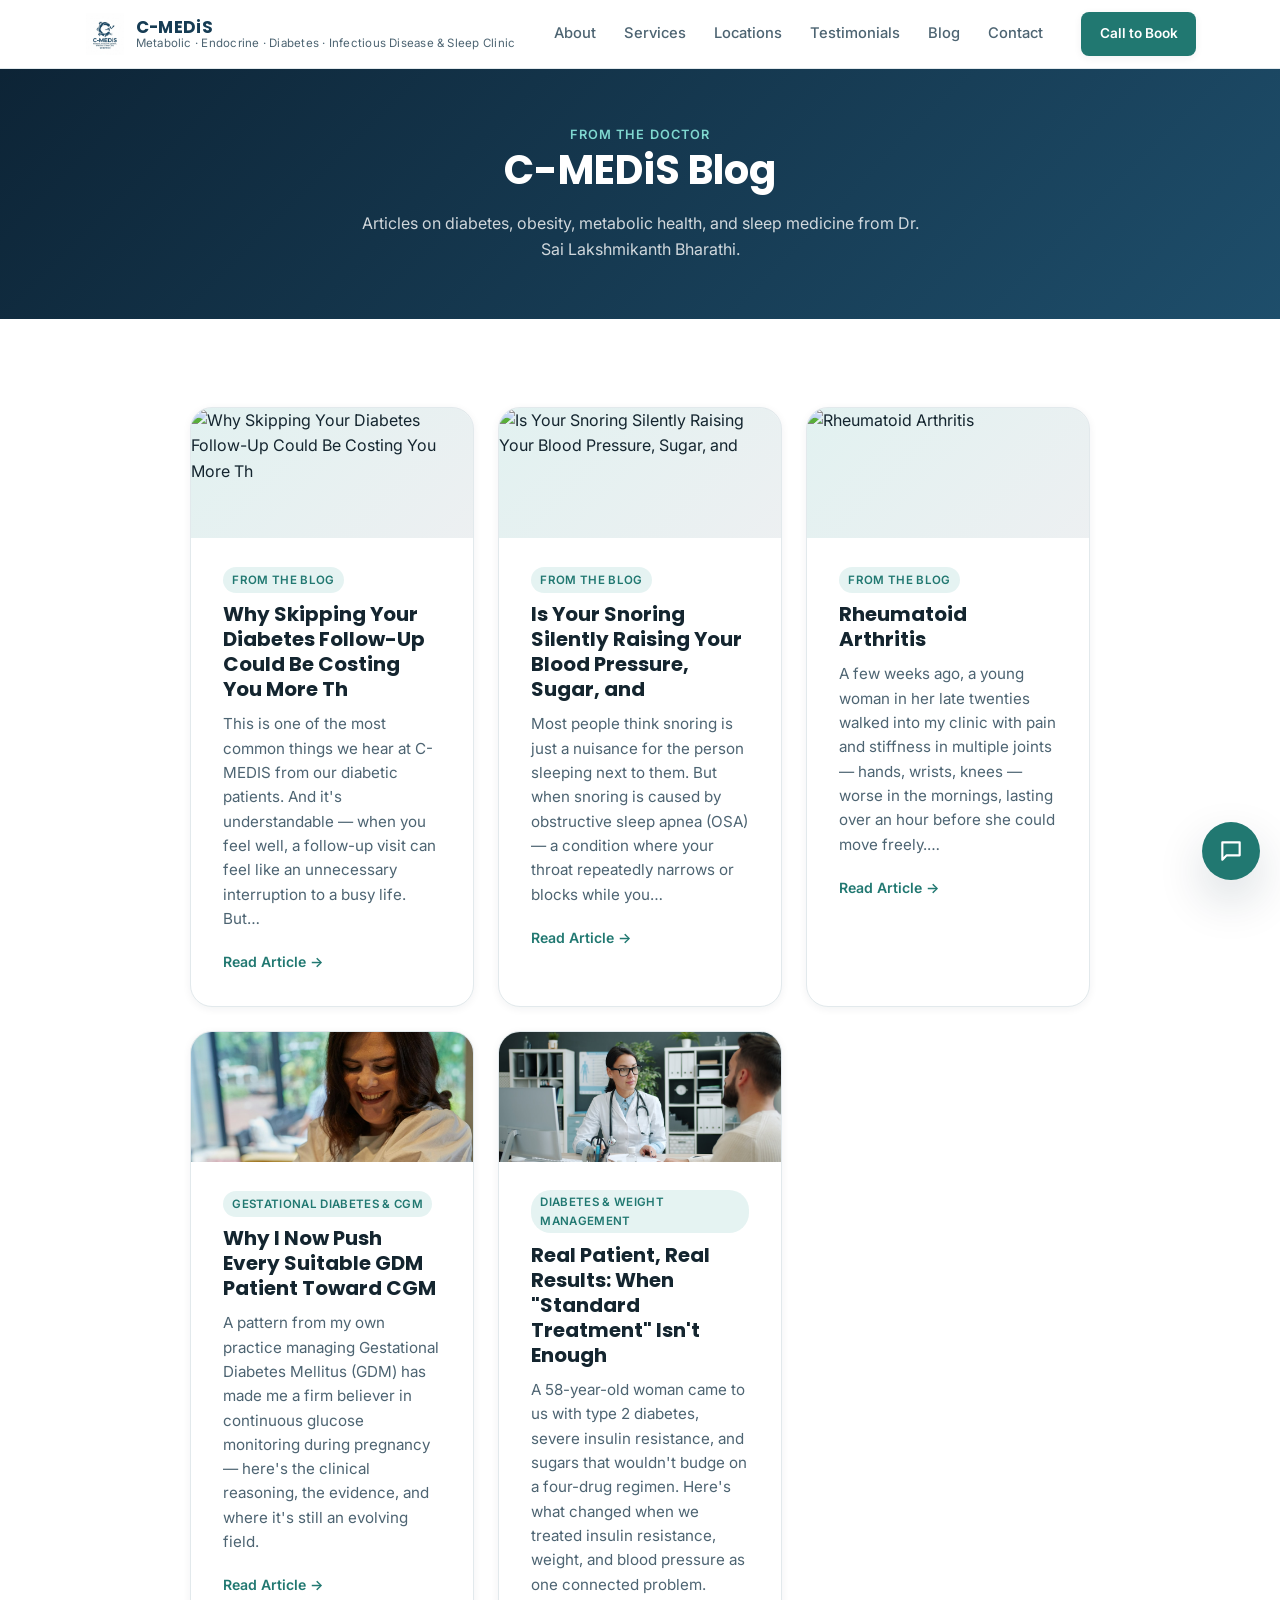
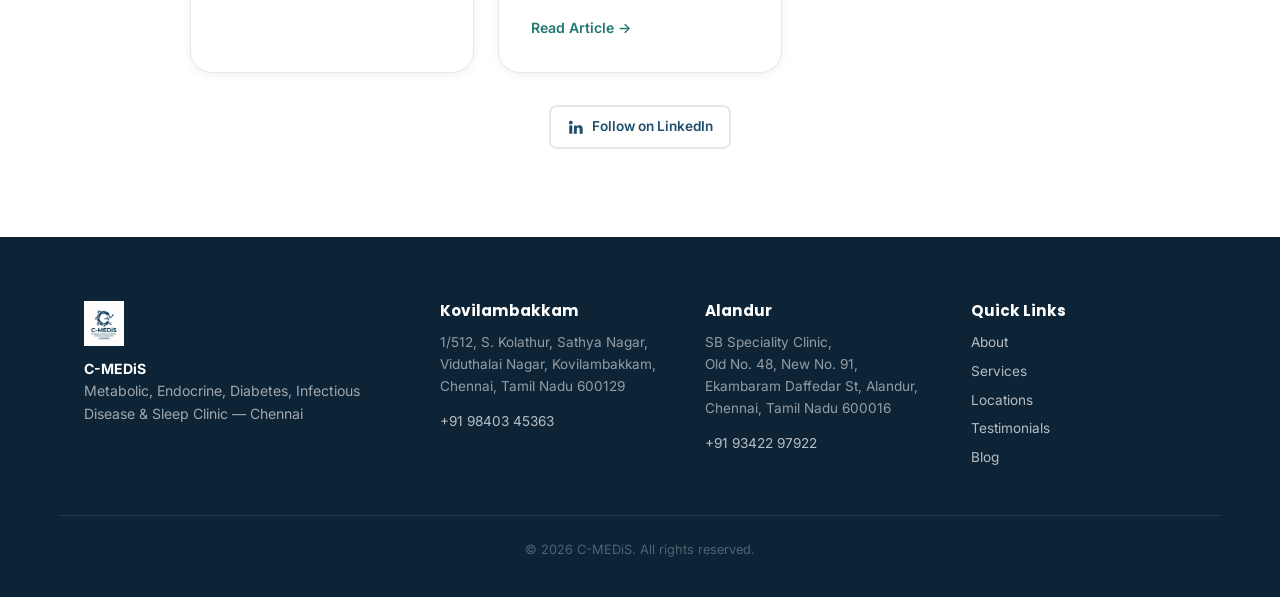
==== commit 0678d003: "Merge branch 'master' of https://github.com/sailaksDiabDoc/cmedis-website" ====
--- a/blog/index.html
+++ b/blog/index.html
@@ -76,6 +76,38 @@
 <!-- AUTO-GENERATED-POSTS-START -->
       <div class="article-card">
         <div class="article-cover" aria-hidden="true">
+          <img src="https://img1.wsimg.com/isteam/ip/66b4d00a-db44-4e66-9231-28c65bf7ae11/292290.png" alt="Why Skipping Your Diabetes Follow-Up Could Be Costing You More Th">
+        </div>
+        <div class="article-body">
+          <span class="article-tag">From the Blog</span>
+          <h3>Why Skipping Your Diabetes Follow-Up Could Be Costing You More Th</h3>
+          <p class="article-excerpt">
+            This is one of the most common things we hear at C-MEDIS from our diabetic patients. And it's understandable — when you feel well, a follow-up visit can feel like an unnecessary interruption to a busy life. But…
+          </p>
+          <div class="article-actions">
+            <a href="why-skipping-your-diabetes-follow-up-could-be-costing-you-more-th.html" class="article-readmore">Read Article &rarr;</a>
+          </div>
+        </div>
+      </div>
+
+      <div class="article-card">
+        <div class="article-cover" aria-hidden="true">
+          <img src="https://img1.wsimg.com/isteam/ip/66b4d00a-db44-4e66-9231-28c65bf7ae11/280890.png" alt="Is Your Snoring Silently Raising Your Blood Pressure, Sugar, and">
+        </div>
+        <div class="article-body">
+          <span class="article-tag">From the Blog</span>
+          <h3>Is Your Snoring Silently Raising Your Blood Pressure, Sugar, and</h3>
+          <p class="article-excerpt">
+            Most people think snoring is just a nuisance for the person sleeping next to them. But when snoring is caused by obstructive sleep apnea (OSA) — a condition where your throat repeatedly narrows or blocks while you…
+          </p>
+          <div class="article-actions">
+            <a href="is-your-snoring-silently-raising-your-blood-pressure-sugar-and.html" class="article-readmore">Read Article &rarr;</a>
+          </div>
+        </div>
+      </div>
+
+      <div class="article-card">
+        <div class="article-cover" aria-hidden="true">
           <img src="https://img1.wsimg.com/isteam/ip/66b4d00a-db44-4e66-9231-28c65bf7ae11/280397.png" alt="Rheumatoid Arthritis">
         </div>
         <div class="article-body">
@@ -92,7 +124,7 @@
 
       <div class="article-card">
         <div class="article-cover" aria-hidden="true">
-          <img src="/assets/images/service-cgm.jpg" alt="Continuous glucose monitor sensor">
+          <img src="/assets/images/service-cgm.jpg" alt="Why I Now Push Every Suitable GDM Patient Toward CGM">
         </div>
         <div class="article-body">
           <span class="article-tag">Gestational Diabetes &amp; CGM</span>
@@ -108,7 +140,7 @@
 
       <div class="article-card">
         <div class="article-cover" aria-hidden="true">
-          <img src="/assets/images/cover-diabetes-consultation.jpg" alt="Doctor consulting with a patient">
+          <img src="/assets/images/cover-diabetes-consultation.jpg" alt="Real Patient, Real Results: When &quot;Standard Treatment&quot; Isn't Enough">
         </div>
         <div class="article-body">
           <span class="article-tag">Diabetes &amp; Weight Management</span>
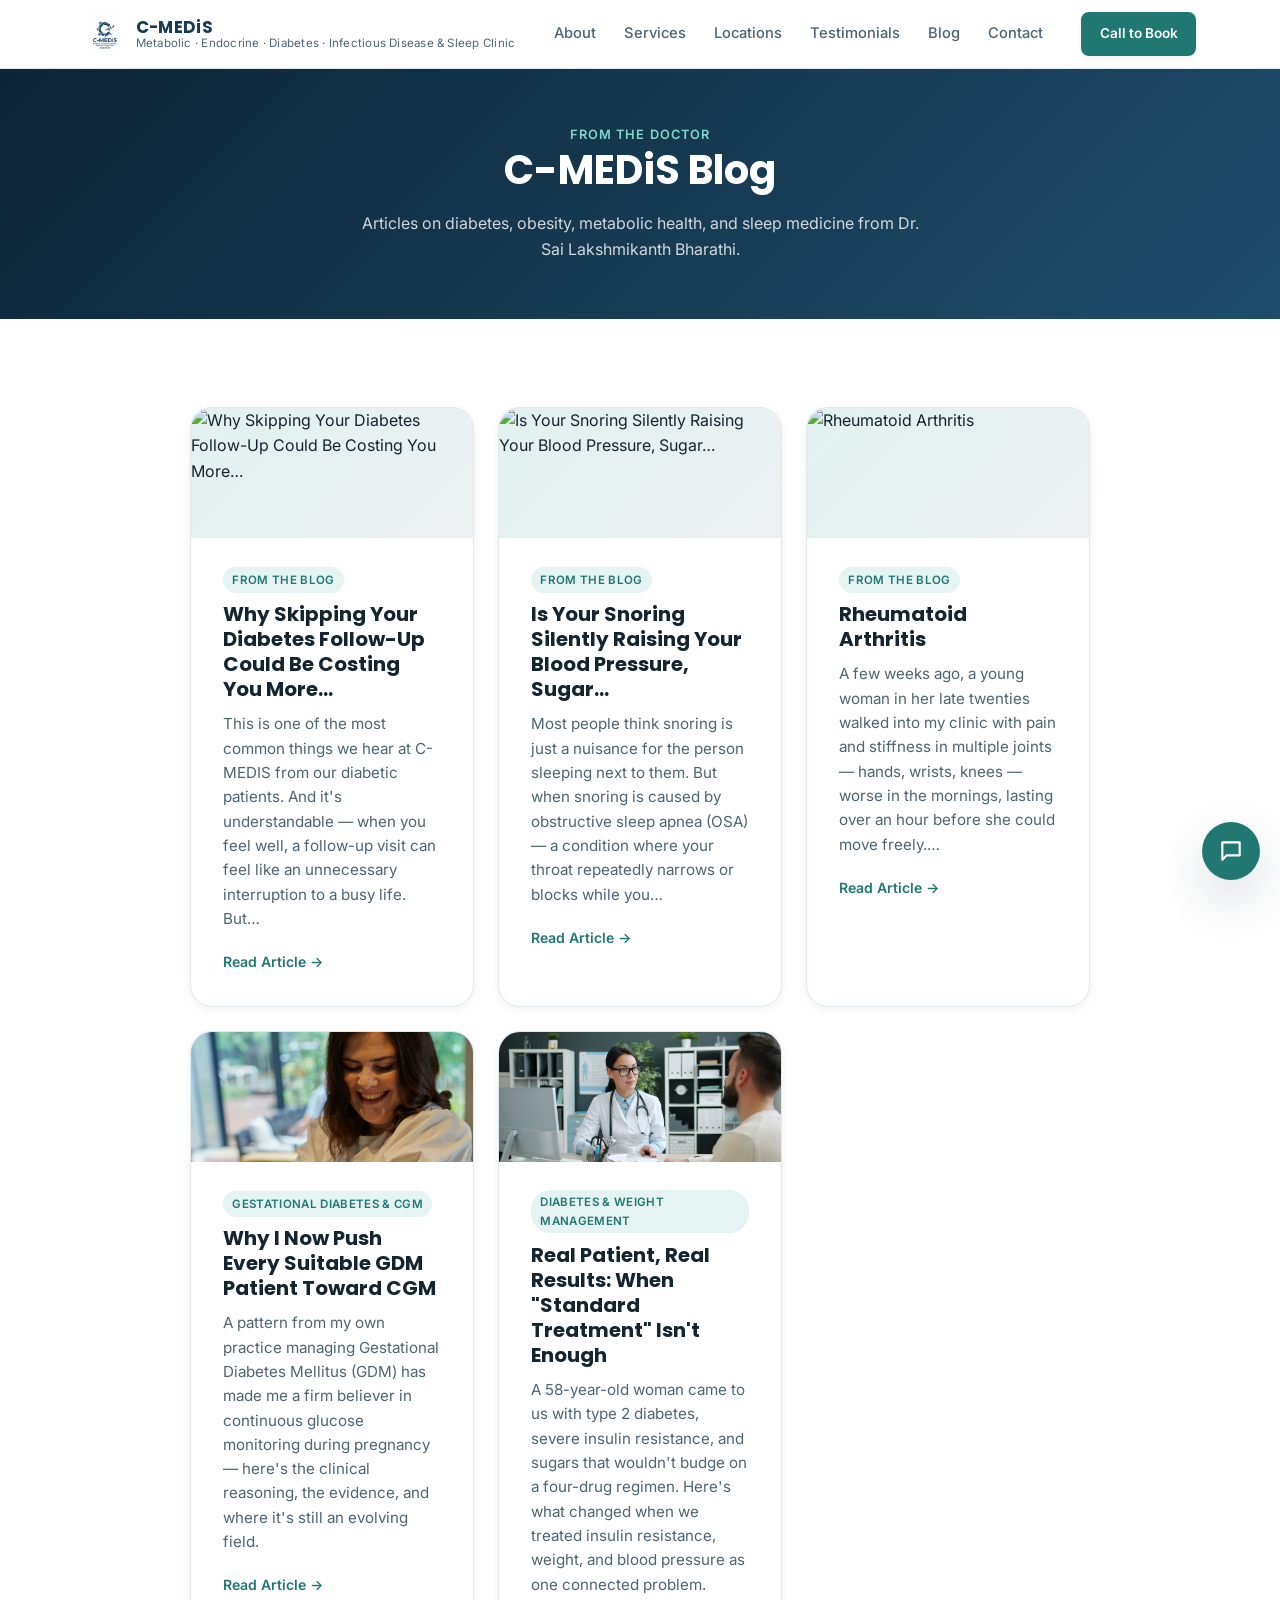
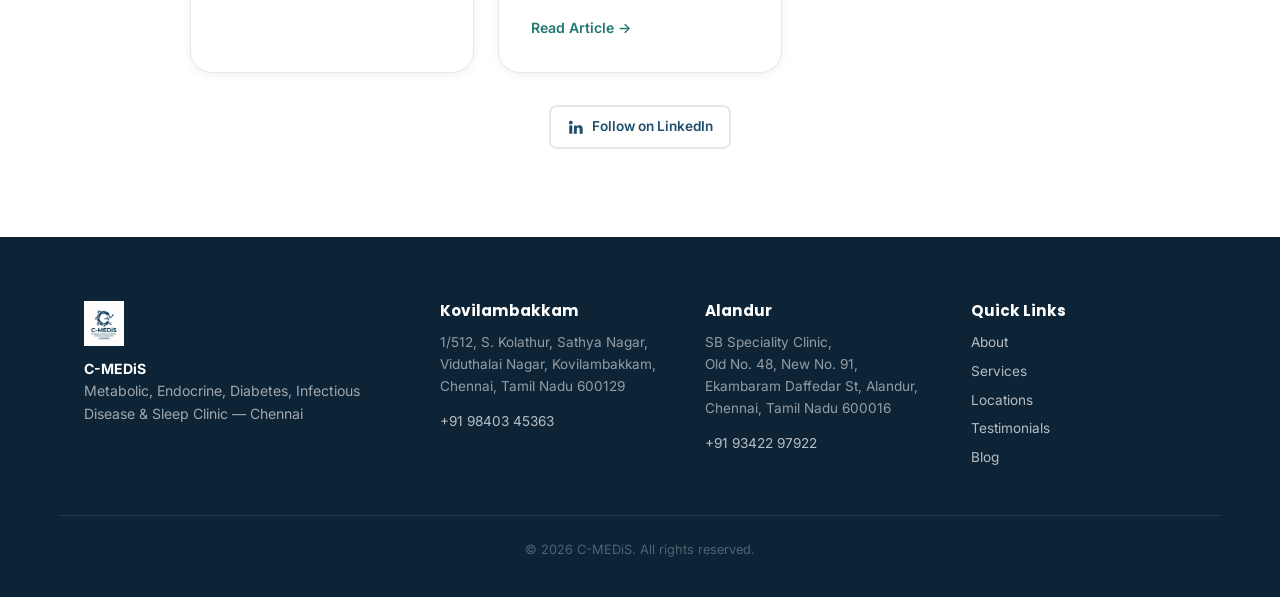
==== commit 602d64aa: "Clean up source-truncated post titles with word-boundary ellipsis" ====
--- a/blog/index.html
+++ b/blog/index.html
@@ -76,11 +76,11 @@
 <!-- AUTO-GENERATED-POSTS-START -->
       <div class="article-card">
         <div class="article-cover" aria-hidden="true">
-          <img src="https://img1.wsimg.com/isteam/ip/66b4d00a-db44-4e66-9231-28c65bf7ae11/292290.png" alt="Why Skipping Your Diabetes Follow-Up Could Be Costing You More Th">
+          <img src="https://img1.wsimg.com/isteam/ip/66b4d00a-db44-4e66-9231-28c65bf7ae11/292290.png" alt="Why Skipping Your Diabetes Follow-Up Could Be Costing You More…">
         </div>
         <div class="article-body">
           <span class="article-tag">From the Blog</span>
-          <h3>Why Skipping Your Diabetes Follow-Up Could Be Costing You More Th</h3>
+          <h3>Why Skipping Your Diabetes Follow-Up Could Be Costing You More…</h3>
           <p class="article-excerpt">
             This is one of the most common things we hear at C-MEDIS from our diabetic patients. And it's understandable — when you feel well, a follow-up visit can feel like an unnecessary interruption to a busy life. But…
           </p>
@@ -92,11 +92,11 @@
 
       <div class="article-card">
         <div class="article-cover" aria-hidden="true">
-          <img src="https://img1.wsimg.com/isteam/ip/66b4d00a-db44-4e66-9231-28c65bf7ae11/280890.png" alt="Is Your Snoring Silently Raising Your Blood Pressure, Sugar, and">
+          <img src="https://img1.wsimg.com/isteam/ip/66b4d00a-db44-4e66-9231-28c65bf7ae11/280890.png" alt="Is Your Snoring Silently Raising Your Blood Pressure, Sugar…">
         </div>
         <div class="article-body">
           <span class="article-tag">From the Blog</span>
-          <h3>Is Your Snoring Silently Raising Your Blood Pressure, Sugar, and</h3>
+          <h3>Is Your Snoring Silently Raising Your Blood Pressure, Sugar…</h3>
           <p class="article-excerpt">
             Most people think snoring is just a nuisance for the person sleeping next to them. But when snoring is caused by obstructive sleep apnea (OSA) — a condition where your throat repeatedly narrows or blocks while you…
           </p>
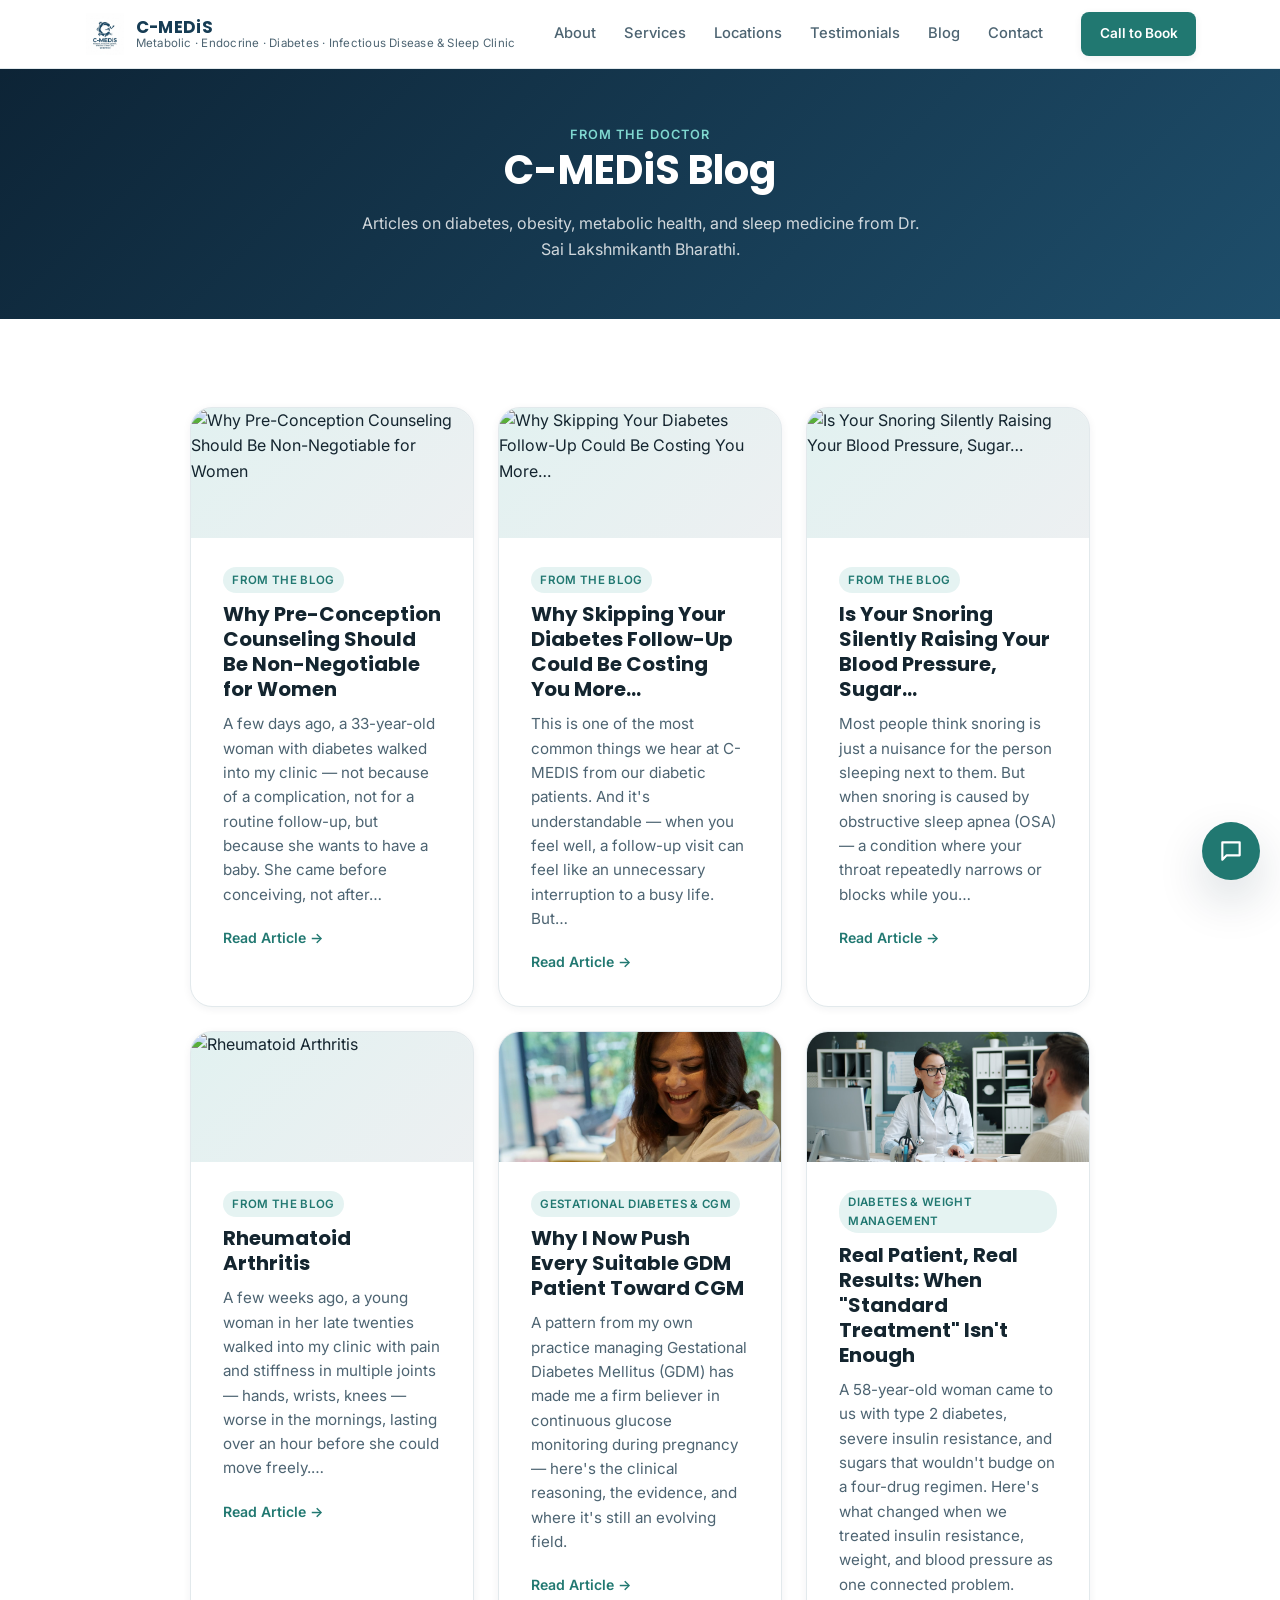
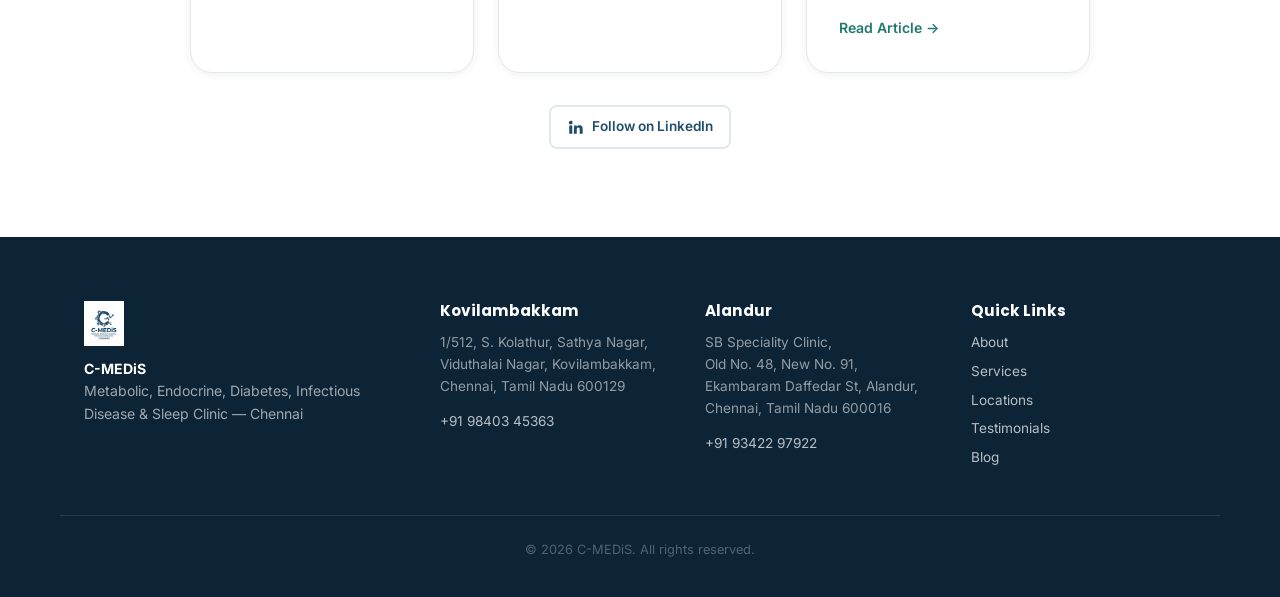
==== commit 3a832f48: "Auto-sync: new post(s) from GoDaddy blog" ====
--- a/blog/index.html
+++ b/blog/index.html
@@ -76,6 +76,22 @@
 <!-- AUTO-GENERATED-POSTS-START -->
       <div class="article-card">
         <div class="article-cover" aria-hidden="true">
+          <img src="https://img1.wsimg.com/isteam/ip/66b4d00a-db44-4e66-9231-28c65bf7ae11/345494.png" alt="Why Pre-Conception Counseling Should Be Non-Negotiable for Women">
+        </div>
+        <div class="article-body">
+          <span class="article-tag">From the Blog</span>
+          <h3>Why Pre-Conception Counseling Should Be Non-Negotiable for Women</h3>
+          <p class="article-excerpt">
+            A few days ago, a 33-year-old woman with diabetes walked into my clinic — not because of a complication, not for a routine follow-up, but because she wants to have a baby. She came before conceiving, not after…
+          </p>
+          <div class="article-actions">
+            <a href="why-pre-conception-counseling-should-be-non-negotiable-for-women.html" class="article-readmore">Read Article &rarr;</a>
+          </div>
+        </div>
+      </div>
+
+      <div class="article-card">
+        <div class="article-cover" aria-hidden="true">
           <img src="https://img1.wsimg.com/isteam/ip/66b4d00a-db44-4e66-9231-28c65bf7ae11/292290.png" alt="Why Skipping Your Diabetes Follow-Up Could Be Costing You More…">
         </div>
         <div class="article-body">
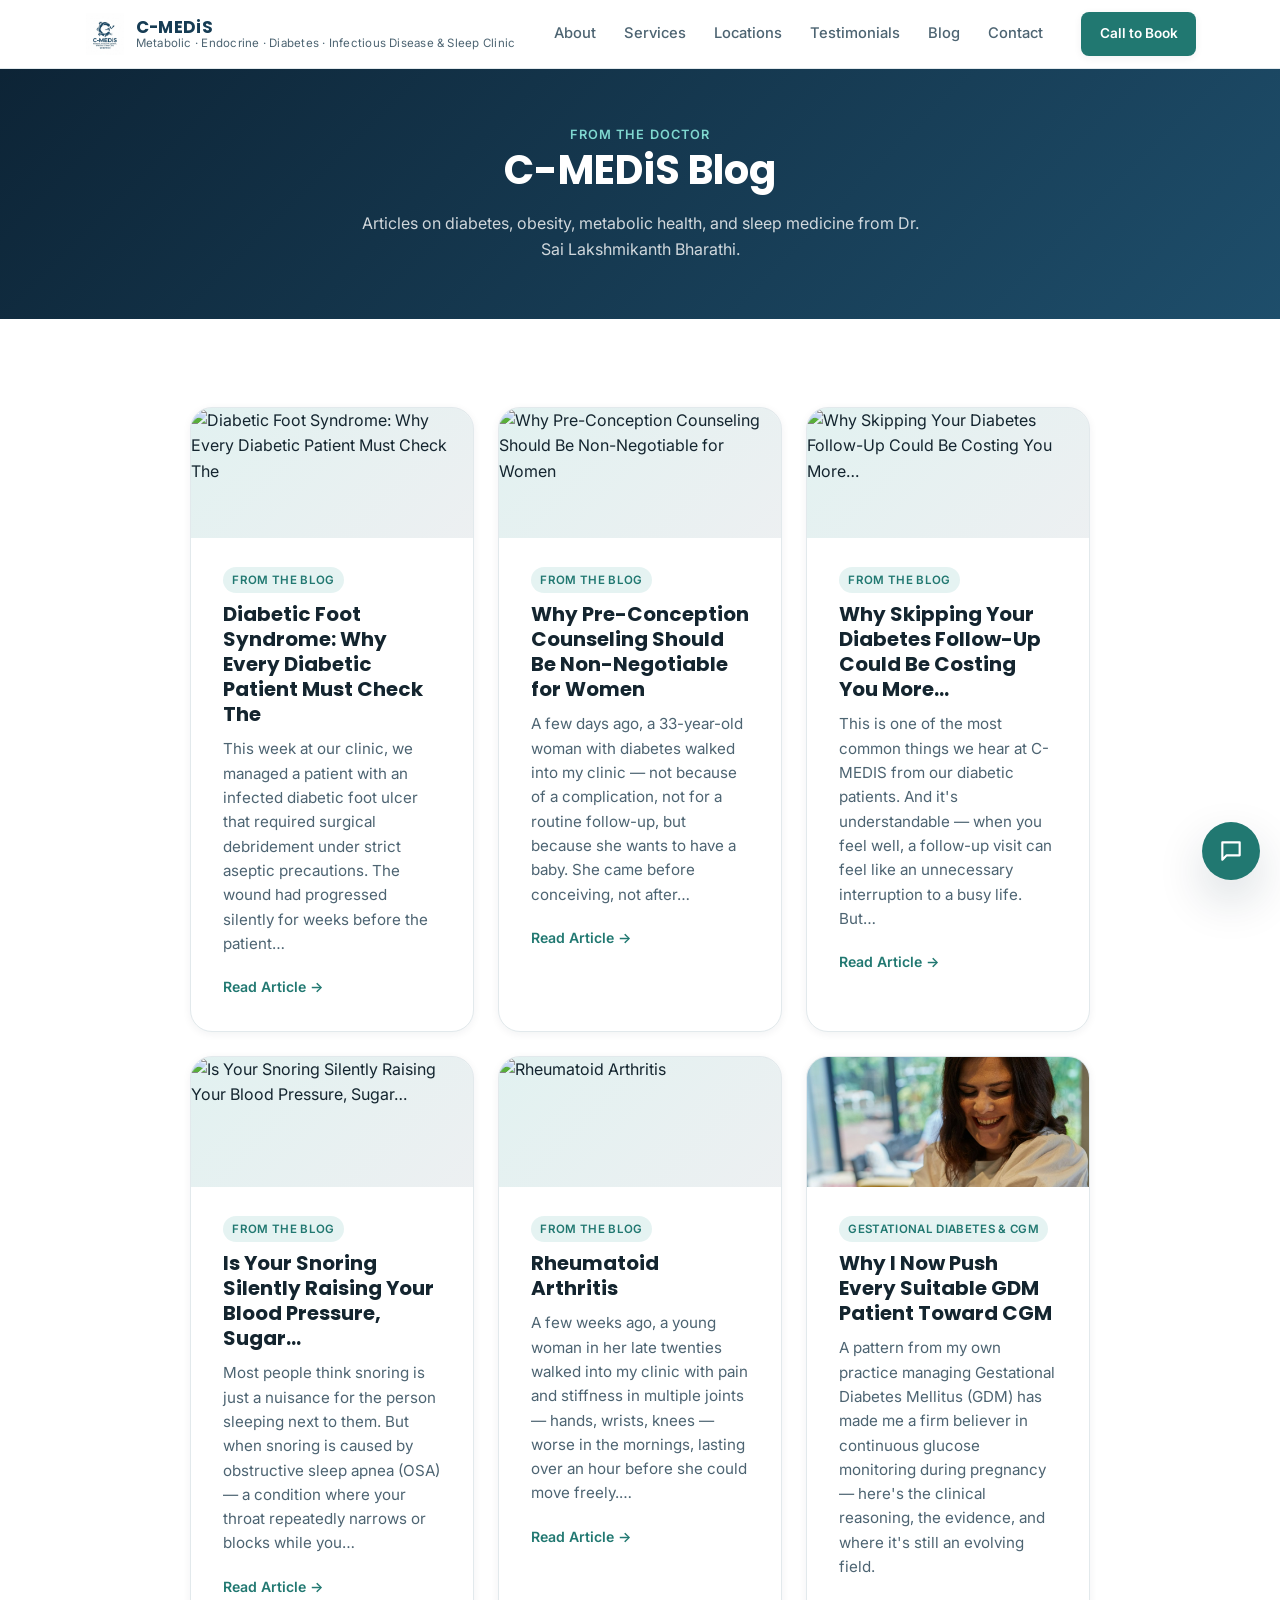
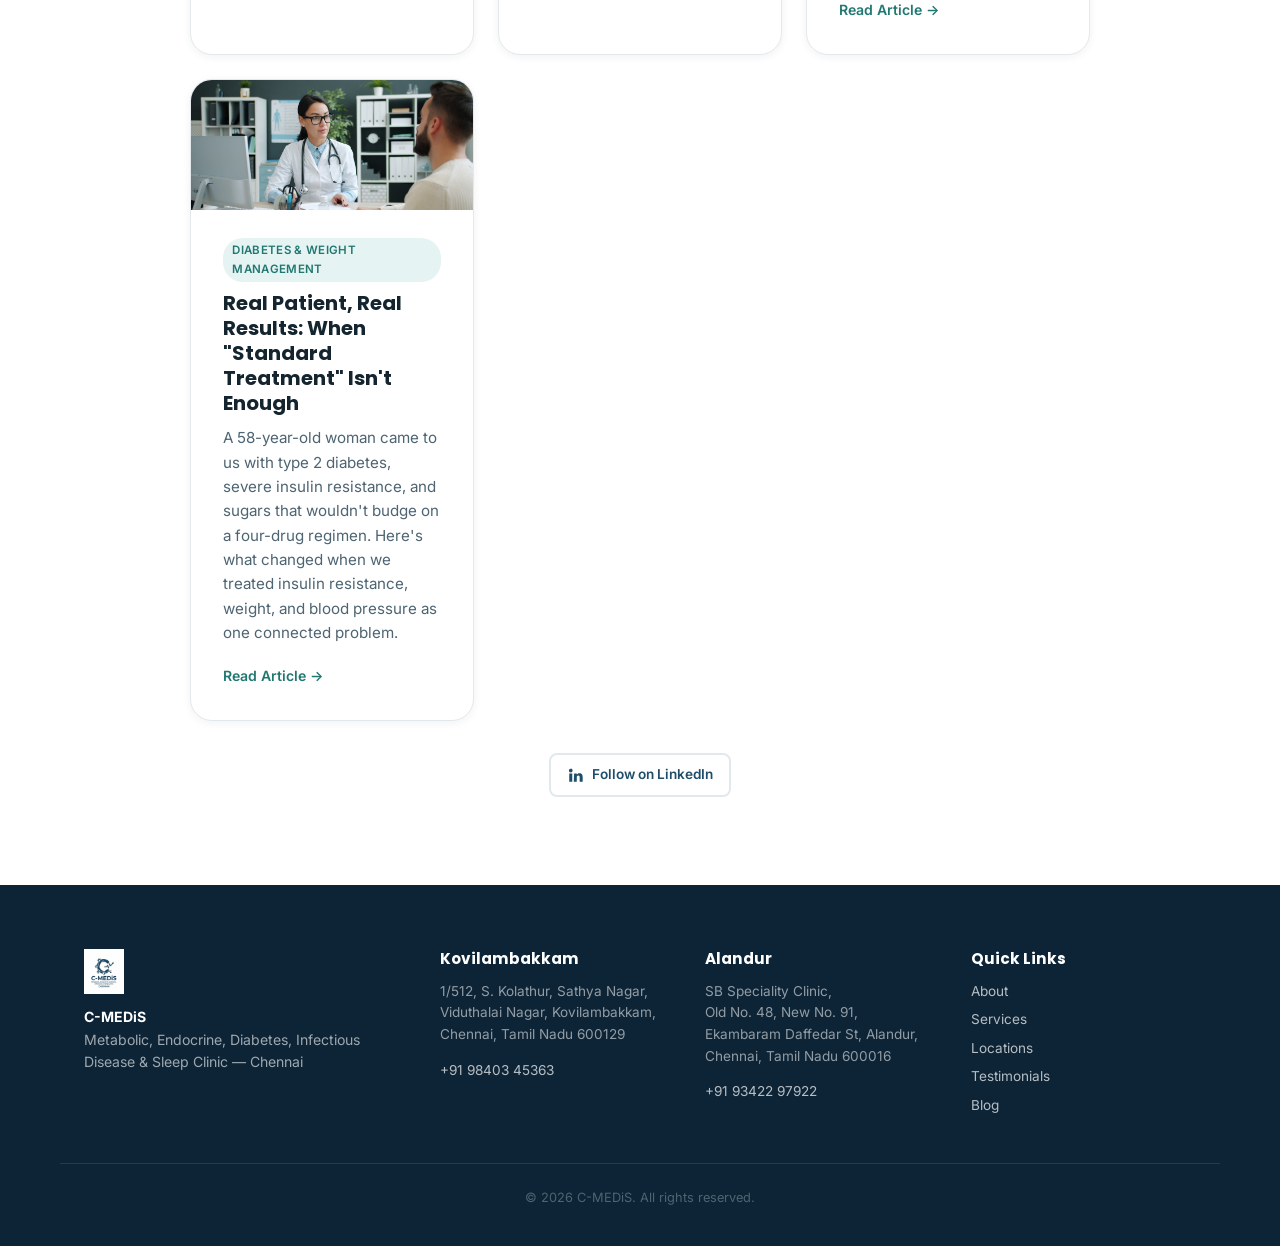
==== commit 594dd4cc: "Auto-sync: new post(s) from GoDaddy blog" ====
--- a/blog/index.html
+++ b/blog/index.html
@@ -76,6 +76,22 @@
 <!-- AUTO-GENERATED-POSTS-START -->
       <div class="article-card">
         <div class="article-cover" aria-hidden="true">
+          <img src="https://img1.wsimg.com/isteam/ip/66b4d00a-db44-4e66-9231-28c65bf7ae11/diabetic-foot-care-infographic-cmedis.jpg" alt="Diabetic Foot Syndrome: Why Every Diabetic Patient Must Check The">
+        </div>
+        <div class="article-body">
+          <span class="article-tag">From the Blog</span>
+          <h3>Diabetic Foot Syndrome: Why Every Diabetic Patient Must Check The</h3>
+          <p class="article-excerpt">
+            This week at our clinic, we managed a patient with an infected diabetic foot ulcer that required surgical debridement under strict aseptic precautions. The wound had progressed silently for weeks before the patient…
+          </p>
+          <div class="article-actions">
+            <a href="diabetic-foot-syndrome-why-every-diabetic-patient-must-check-the.html" class="article-readmore">Read Article &rarr;</a>
+          </div>
+        </div>
+      </div>
+
+      <div class="article-card">
+        <div class="article-cover" aria-hidden="true">
           <img src="https://img1.wsimg.com/isteam/ip/66b4d00a-db44-4e66-9231-28c65bf7ae11/345494.png" alt="Why Pre-Conception Counseling Should Be Non-Negotiable for Women">
         </div>
         <div class="article-body">
